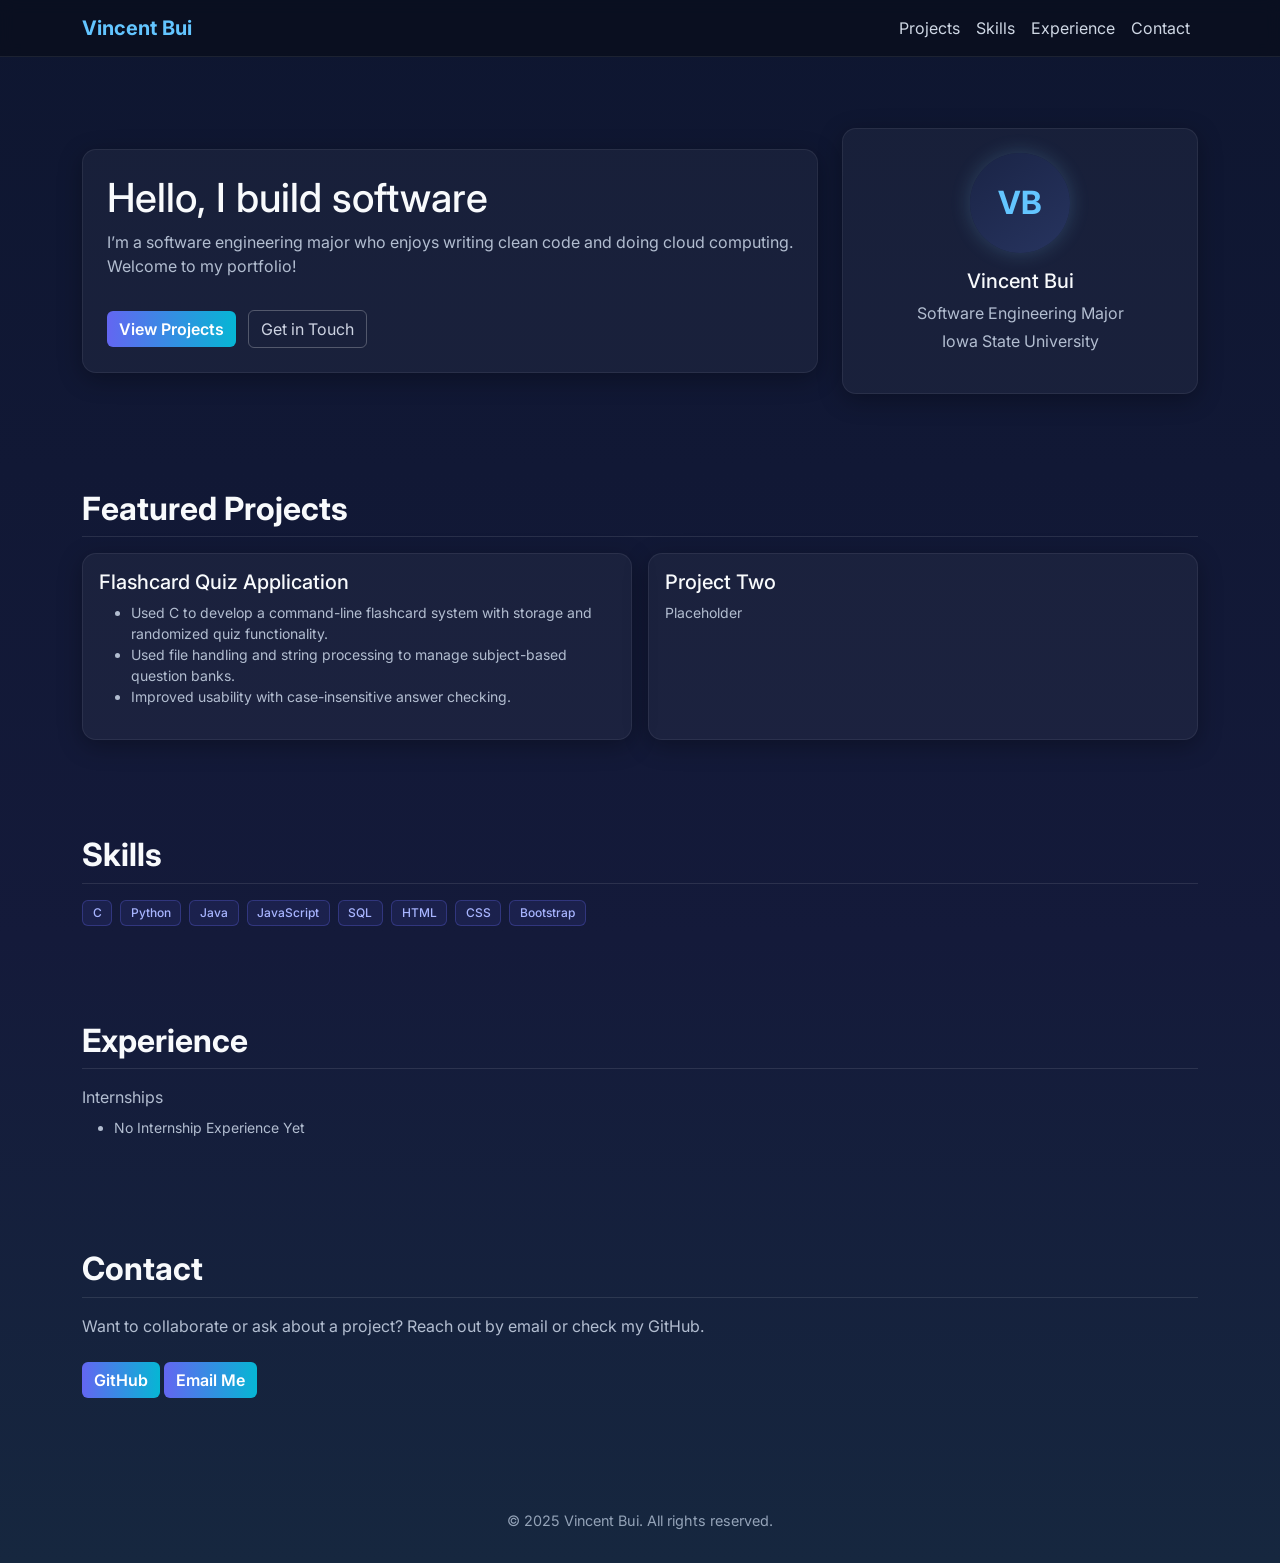
==== index.html @ 09052a0b "Removed extra project placeholders" ====
<!doctype html>
<html lang="en">
  <head>
    <meta charset="utf-8" />
    <meta name="viewport" content="width=device-width, initial-scale=1" />
    <title>Vincent Bui | Software Engineer Portfolio</title>

    <link
      href="https://cdn.jsdelivr.net/npm/bootstrap@5.3.3/dist/css/bootstrap.min.css"
      rel="stylesheet"
    />

    <link
      href="https://fonts.googleapis.com/css2?family=Inter:wght@400;600;700&display=swap"
      rel="stylesheet"
    />

    <link rel="stylesheet" href="css/styles.css" />
  </head>

  <body>
    <nav class="navbar navbar-expand-lg navbar-dark fixed-top">
      <div class="container">
        <a class="navbar-brand" href="#">Vincent Bui</a>
        <button
          class="navbar-toggler"
          type="button"
          data-bs-toggle="collapse"
          data-bs-target="#navmenu"
          aria-controls="navmenu"
          aria-expanded="false"
          aria-label="Toggle navigation"
        >
          <span class="navbar-toggler-icon"></span>
        </button>

        <div class="collapse navbar-collapse justify-content-end" id="navmenu">
          <ul class="navbar-nav">
            <li class="nav-item">
              <a class="nav-link" href="#projects">Projects</a>
            </li>
            <li class="nav-item">
              <a class="nav-link" href="#skills">Skills</a>
            </li>
            <li class="nav-item">
              <a class="nav-link" href="#experience">Experience</a>
            </li>
            <li class="nav-item">
              <a class="nav-link" href="#contact">Contact</a>
            </li>
          </ul>
        </div>
      </div>
    </nav>

    <section class="container py-5">
      <div class="row align-items-center g-4">
        <div class="col-lg-8">
          <div class="card p-4">
            <h1>Hello, I build software</h1>
            <p class="text-secondary">
              I’m a software engineering major who enjoys writing clean code and
              doing cloud computing. Welcome to my portfolio!
            </p>
            <div class="mt-3">
              <a href="#projects" class="btn btn-accent me-2">View Projects</a>
              <a href="#contact" class="btn btn-outline-light">Get in Touch</a>
            </div>
          </div>
        </div>
        <div class="col-lg-4 text-center">
          <div class="card p-4">
            <div class="avatar mx-auto mb-3">VB</div>
            <h5>Vincent Bui</h5>
            <p class="text-secondary mb-1">Software Engineering Major</p>
            <p class="text-secondary mb-3">Iowa State University</p>
          </div>
        </div>
      </div>
    </section>

    <section id="projects" class="container py-5">
      <h2 class="section-title">Featured Projects</h2>
      <div class="row g-3">
        <div class="col-md-12 col-lg-6">
          <div class="card p-3 h-100">
            <h5>Flashcard Quiz Application</h5>
            <ul class="text-secondary small">
              <li>
                Used C to develop a command-line flashcard system with storage
                and randomized quiz functionality.
              </li>
              <li>
                Used file handling and string processing to manage subject-based
                question banks.
              </li>
              <li>Improved usability with case-insensitive answer checking.</li>
            </ul>
          </div>
        </div>

        <div class="col-md-12 col-lg-6">
          <div class="card p-3 h-100">
            <h5>Project Two</h5>
            <p class="text-secondary small">Placeholder</p>
          </div>
        </div>
    </section>

    <section id="skills" class="container py-5">
      <h2 class="section-title">Skills</h2>
      <div class="d-flex flex-wrap gap-2">
        <span class="badge">C</span>
        <span class="badge">Python</span>
        <span class="badge">Java</span>
        <span class="badge">JavaScript</span>
        <span class="badge">SQL</span>
        <span class="badge">HTML</span>
        <span class="badge">CSS</span>
        <span class="badge">Bootstrap</span>
      </div>
    </section>

    <section id="experience" class="container py-5">
      <h2 class="section-title">Experience</h2>
      <p class="text-secondary mb-2">Internships</p>
      <ul class="text-secondary small">
        <li>No Internship Experience Yet</li>
      </ul>
    </section>

    <section id="contact" class="container py-5">
      <h2 class="section-title">Contact</h2>
      <p class="text-secondary">
        Want to collaborate or ask about a project? Reach out by email or check
        my GitHub.
      </p>

      <a href="https://github.com/VincentBuiSE" class="btn btn-accent mt-2">
        GitHub
      </a>

      <a href="mailto:vincentb9001@gmail.com" class="btn btn-accent mt-2">
        Email Me
      </a>
    </section>

    <footer>
      <p>© 2025 Vincent Bui. All rights reserved.</p>
    </footer>

    <script src="https://cdn.jsdelivr.net/npm/bootstrap@5.3.3/dist/js/bootstrap.bundle.min.js"></script>

  </body>
</html>
---- css/styles.css ----
body {
  font-family: "Inter", sans-serif;
  background: linear-gradient(180deg, #0e1630 0%, #141a3a 60%, #16273f 100%);
  color: #e9edf6;
  min-height: 100vh;
  padding-top: 80px;
}

.navbar {
  background: rgba(10, 15, 30, 0.85);
  backdrop-filter: blur(8px);
  border-bottom: 1px solid rgba(255, 255, 255, 0.08);
}

.navbar-dark .navbar-brand {
  font-weight: 700;
  color: #63c5ff;
}

.navbar-dark .nav-link {
  color: #cfd7e4;
  transition: color 0.2s ease;
}

.navbar-dark .nav-link:hover {
  color: #63c5ff;
}

.card {
  background: rgba(255, 255, 255, 0.04);
  border: 1px solid rgba(255, 255, 255, 0.07);
  border-radius: 14px;
  box-shadow: 0 6px 24px rgba(0, 0, 0, 0.3);
}

h1,
h2,
h5 {
  color: #f8fafc;
}

.text-secondary {
  color: #b2bdd0 !important;
}

.btn-accent {
  background: linear-gradient(90deg, #6366f1, #06b6d4);
  color: #fff;
  border: none;
  font-weight: 600;
}

.btn-accent:hover {
  opacity: 0.9;
}

.btn-outline-light {
  border-color: rgba(255, 255, 255, 0.25);
  color: #cdd3e2;
}

.btn-outline-light:hover {
  background-color: rgba(255, 255, 255, 0.08);
}

.section-title {
  font-weight: 700;
  margin-bottom: 1rem;
  border-bottom: 1px solid rgba(255, 255, 255, 0.1);
  padding-bottom: 0.5rem;
  color: #f8fafc;
}

.badge {
  background: rgba(99, 102, 241, 0.1);
  border: 1px solid rgba(99, 102, 241, 0.3);
  color: #a8b5ff;
  font-weight: 500;
  padding: 0.5em 0.8em;
}

.avatar {
  width: 100px;
  height: 100px;
  border-radius: 50%;
  background: linear-gradient(145deg, #1a2446, #27345f);
  display: flex;
  align-items: center;
  justify-content: center;
  font-size: 32px;
  font-weight: 700;
  color: #63c5ff;
  box-shadow: 0 0 20px rgba(128, 212, 255, 0.2);
}

footer {
  color: #94a3b8;
  font-size: 0.9rem;
  text-align: center;
  margin-top: 3rem;
  padding: 1rem 0;
}

a {
  color: #63c5ff;
  text-decoration: none;
}

a:hover {
  text-decoration: none;
}
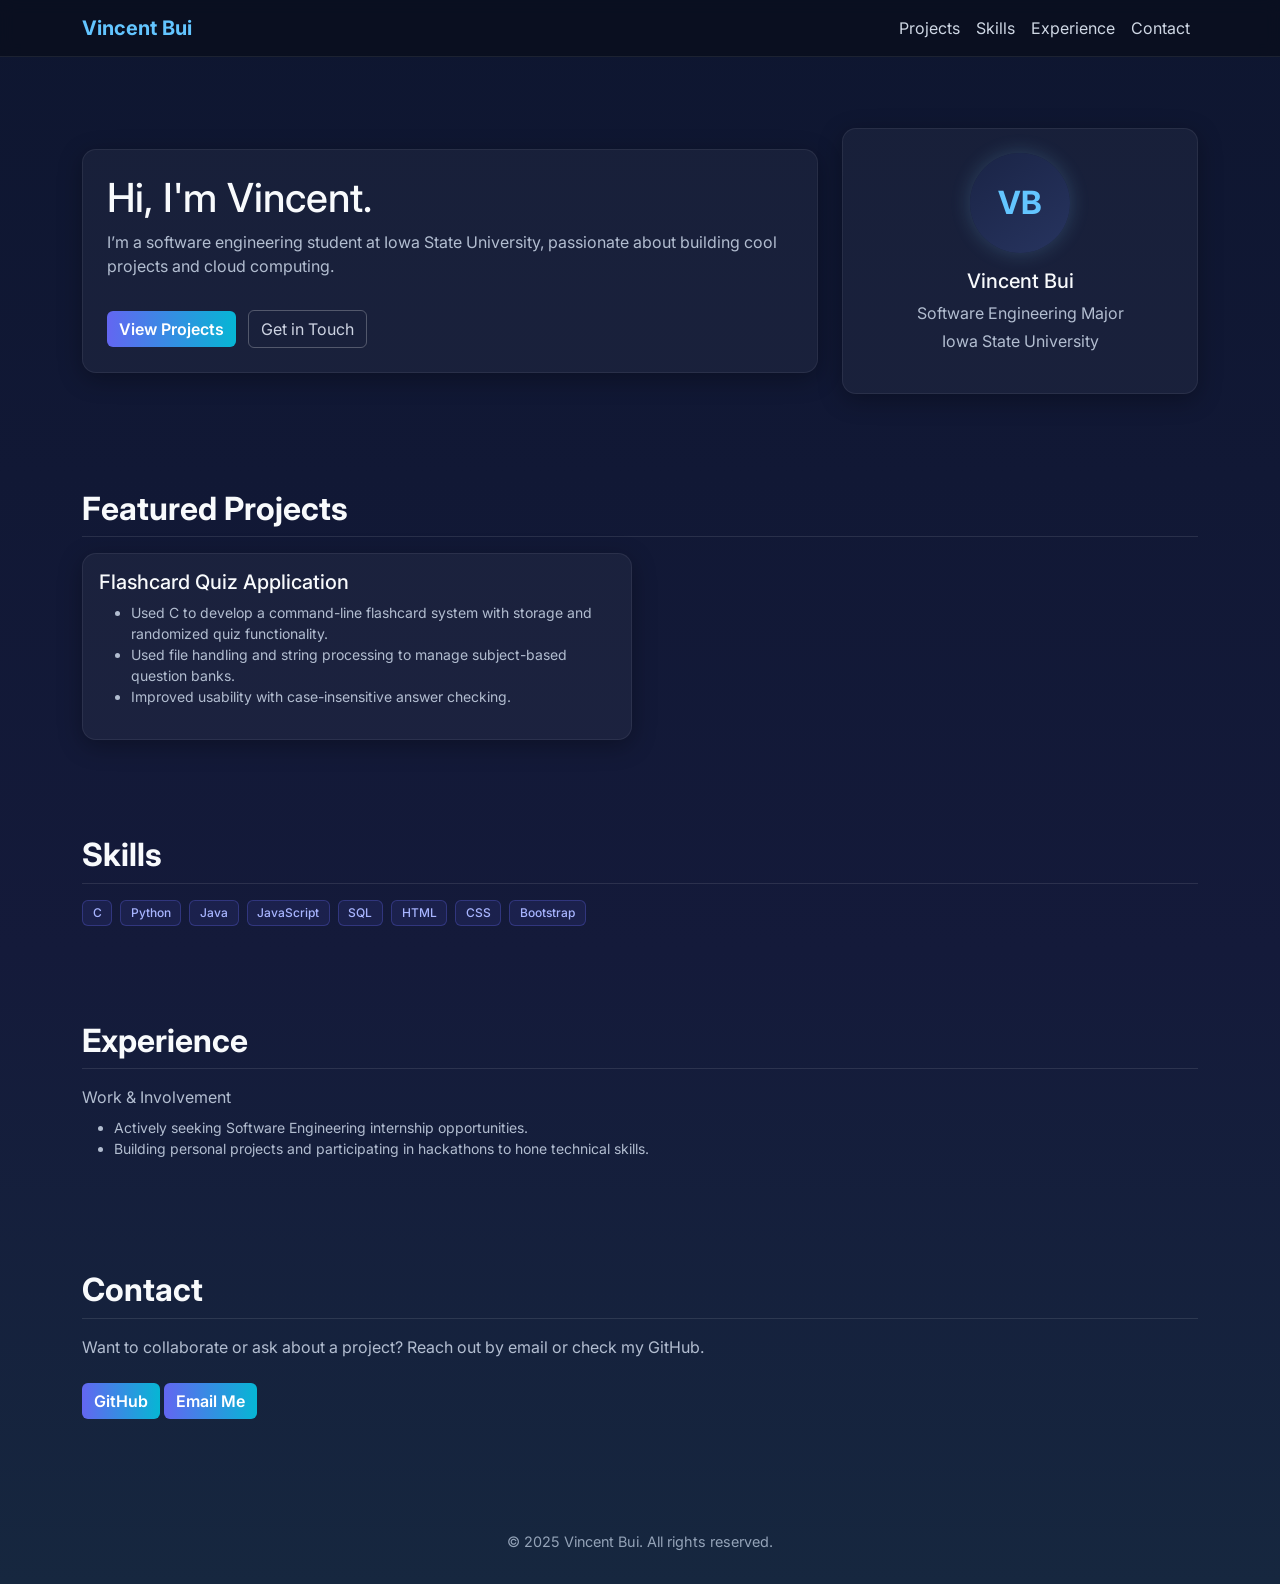
==== commit d7e9763c: "Add files via upload" ====
--- a/index.html
+++ b/index.html
@@ -1,155 +1,140 @@
-<!doctype html>
-<html lang="en">
-  <head>
-    <meta charset="utf-8" />
-    <meta name="viewport" content="width=device-width, initial-scale=1" />
-    <title>Vincent Bui | Software Engineer Portfolio</title>
-
-    <link
-      href="https://cdn.jsdelivr.net/npm/bootstrap@5.3.3/dist/css/bootstrap.min.css"
-      rel="stylesheet"
-    />
-
-    <link
-      href="https://fonts.googleapis.com/css2?family=Inter:wght@400;600;700&display=swap"
-      rel="stylesheet"
-    />
-
-    <link rel="stylesheet" href="css/styles.css" />
-  </head>
-
-  <body>
-    <nav class="navbar navbar-expand-lg navbar-dark fixed-top">
-      <div class="container">
-        <a class="navbar-brand" href="#">Vincent Bui</a>
-        <button
-          class="navbar-toggler"
-          type="button"
-          data-bs-toggle="collapse"
-          data-bs-target="#navmenu"
-          aria-controls="navmenu"
-          aria-expanded="false"
-          aria-label="Toggle navigation"
-        >
-          <span class="navbar-toggler-icon"></span>
-        </button>
-
-        <div class="collapse navbar-collapse justify-content-end" id="navmenu">
-          <ul class="navbar-nav">
-            <li class="nav-item">
-              <a class="nav-link" href="#projects">Projects</a>
-            </li>
-            <li class="nav-item">
-              <a class="nav-link" href="#skills">Skills</a>
-            </li>
-            <li class="nav-item">
-              <a class="nav-link" href="#experience">Experience</a>
-            </li>
-            <li class="nav-item">
-              <a class="nav-link" href="#contact">Contact</a>
-            </li>
-          </ul>
-        </div>
-      </div>
-    </nav>
-
-    <section class="container py-5">
-      <div class="row align-items-center g-4">
-        <div class="col-lg-8">
-          <div class="card p-4">
-            <h1>Hello, I build software</h1>
-            <p class="text-secondary">
-              I’m a software engineering major who enjoys writing clean code and
-              doing cloud computing. Welcome to my portfolio!
-            </p>
-            <div class="mt-3">
-              <a href="#projects" class="btn btn-accent me-2">View Projects</a>
-              <a href="#contact" class="btn btn-outline-light">Get in Touch</a>
-            </div>
-          </div>
-        </div>
-        <div class="col-lg-4 text-center">
-          <div class="card p-4">
-            <div class="avatar mx-auto mb-3">VB</div>
-            <h5>Vincent Bui</h5>
-            <p class="text-secondary mb-1">Software Engineering Major</p>
-            <p class="text-secondary mb-3">Iowa State University</p>
-          </div>
-        </div>
-      </div>
-    </section>
-
-    <section id="projects" class="container py-5">
-      <h2 class="section-title">Featured Projects</h2>
-      <div class="row g-3">
-        <div class="col-md-12 col-lg-6">
-          <div class="card p-3 h-100">
-            <h5>Flashcard Quiz Application</h5>
-            <ul class="text-secondary small">
-              <li>
-                Used C to develop a command-line flashcard system with storage
-                and randomized quiz functionality.
-              </li>
-              <li>
-                Used file handling and string processing to manage subject-based
-                question banks.
-              </li>
-              <li>Improved usability with case-insensitive answer checking.</li>
-            </ul>
-          </div>
-        </div>
-
-        <div class="col-md-12 col-lg-6">
-          <div class="card p-3 h-100">
-            <h5>Project Two</h5>
-            <p class="text-secondary small">Placeholder</p>
-          </div>
-        </div>
-    </section>
-
-    <section id="skills" class="container py-5">
-      <h2 class="section-title">Skills</h2>
-      <div class="d-flex flex-wrap gap-2">
-        <span class="badge">C</span>
-        <span class="badge">Python</span>
-        <span class="badge">Java</span>
-        <span class="badge">JavaScript</span>
-        <span class="badge">SQL</span>
-        <span class="badge">HTML</span>
-        <span class="badge">CSS</span>
-        <span class="badge">Bootstrap</span>
-      </div>
-    </section>
-
-    <section id="experience" class="container py-5">
-      <h2 class="section-title">Experience</h2>
-      <p class="text-secondary mb-2">Internships</p>
-      <ul class="text-secondary small">
-        <li>No Internship Experience Yet</li>
-      </ul>
-    </section>
-
-    <section id="contact" class="container py-5">
-      <h2 class="section-title">Contact</h2>
-      <p class="text-secondary">
-        Want to collaborate or ask about a project? Reach out by email or check
-        my GitHub.
-      </p>
-
-      <a href="https://github.com/VincentBuiSE" class="btn btn-accent mt-2">
-        GitHub
-      </a>
-
-      <a href="mailto:vincentb9001@gmail.com" class="btn btn-accent mt-2">
-        Email Me
-      </a>
-    </section>
-
-    <footer>
-      <p>© 2025 Vincent Bui. All rights reserved.</p>
-    </footer>
-
-    <script src="https://cdn.jsdelivr.net/npm/bootstrap@5.3.3/dist/js/bootstrap.bundle.min.js"></script>
-
-  </body>
-</html>
+<!doctype html>
+<html lang="en">
+
+<head>
+  <meta charset="utf-8" />
+  <meta name="viewport" content="width=device-width, initial-scale=1" />
+  <title>Vincent Bui | Software Engineer Portfolio</title>
+
+  <link href="https://cdn.jsdelivr.net/npm/bootstrap@5.3.3/dist/css/bootstrap.min.css" rel="stylesheet" />
+
+  <link href="https://fonts.googleapis.com/css2?family=Inter:wght@400;600;700&display=swap" rel="stylesheet" />
+
+  <link rel="stylesheet" href="css/styles.css" />
+</head>
+
+<body>
+  <nav class="navbar navbar-expand-lg navbar-dark fixed-top">
+    <div class="container">
+      <a class="navbar-brand" href="#">Vincent Bui</a>
+      <button class="navbar-toggler" type="button" data-bs-toggle="collapse" data-bs-target="#navmenu"
+        aria-controls="navmenu" aria-expanded="false" aria-label="Toggle navigation">
+        <span class="navbar-toggler-icon"></span>
+      </button>
+
+      <div class="collapse navbar-collapse justify-content-end" id="navmenu">
+        <ul class="navbar-nav">
+          <li class="nav-item">
+            <a class="nav-link" href="#projects">Projects</a>
+          </li>
+          <li class="nav-item">
+            <a class="nav-link" href="#skills">Skills</a>
+          </li>
+          <li class="nav-item">
+            <a class="nav-link" href="#experience">Experience</a>
+          </li>
+          <li class="nav-item">
+            <a class="nav-link" href="#contact">Contact</a>
+          </li>
+        </ul>
+      </div>
+    </div>
+  </nav>
+
+  <section class="container py-5">
+    <div class="row align-items-center g-4">
+      <div class="col-lg-8">
+        <div class="card p-4">
+          <h1>Hi, I'm Vincent.</h1>
+          <p class="text-secondary">
+            I’m a software engineering student at Iowa State University, passionate about building cool projects and
+            cloud computing.
+          </p>
+          <div class="mt-3">
+            <a href="#projects" class="btn btn-accent me-2">View Projects</a>
+            <a href="#contact" class="btn btn-outline-light">Get in Touch</a>
+          </div>
+        </div>
+      </div>
+      <div class="col-lg-4 text-center">
+        <div class="card p-4">
+          <div class="avatar mx-auto mb-3">VB</div>
+          <h5>Vincent Bui</h5>
+          <p class="text-secondary mb-1">Software Engineering Major</p>
+          <p class="text-secondary mb-3">Iowa State University</p>
+        </div>
+      </div>
+    </div>
+  </section>
+
+  <section id="projects" class="container py-5">
+    <h2 class="section-title">Featured Projects</h2>
+    <div class="row g-3">
+      <div class="col-md-12 col-lg-6">
+        <div class="card p-3 h-100">
+          <h5>Flashcard Quiz Application</h5>
+          <ul class="text-secondary small">
+            <li>
+              Used C to develop a command-line flashcard system with storage
+              and randomized quiz functionality.
+            </li>
+            <li>
+              Used file handling and string processing to manage subject-based
+              question banks.
+            </li>
+            <li>Improved usability with case-insensitive answer checking.</li>
+          </ul>
+        </div>
+      </div>
+
+    </div>
+  </section>
+
+  <section id="skills" class="container py-5">
+    <h2 class="section-title">Skills</h2>
+    <div class="d-flex flex-wrap gap-2">
+      <span class="badge">C</span>
+      <span class="badge">Python</span>
+      <span class="badge">Java</span>
+      <span class="badge">JavaScript</span>
+      <span class="badge">SQL</span>
+      <span class="badge">HTML</span>
+      <span class="badge">CSS</span>
+      <span class="badge">Bootstrap</span>
+    </div>
+  </section>
+
+  <section id="experience" class="container py-5">
+    <h2 class="section-title">Experience</h2>
+    <p class="text-secondary mb-2">Work & Involvement</p>
+    <ul class="text-secondary small">
+      <li>Actively seeking Software Engineering internship opportunities.</li>
+      <li>Building personal projects and participating in hackathons to hone technical skills.</li>
+    </ul>
+  </section>
+
+  <section id="contact" class="container py-5">
+    <h2 class="section-title">Contact</h2>
+    <p class="text-secondary">
+      Want to collaborate or ask about a project? Reach out by email or check
+      my GitHub.
+    </p>
+
+    <a href="https://github.com/VincentBuiSE" class="btn btn-accent mt-2">
+      GitHub
+    </a>
+
+    <a href="mailto:vincentb9001@gmail.com" class="btn btn-accent mt-2">
+      Email Me
+    </a>
+  </section>
+
+  <footer>
+    <p>© 2025 Vincent Bui. All rights reserved.</p>
+  </footer>
+
+  <script src="https://cdn.jsdelivr.net/npm/bootstrap@5.3.3/dist/js/bootstrap.bundle.min.js"></script>
+
+</body>
+
+</html>
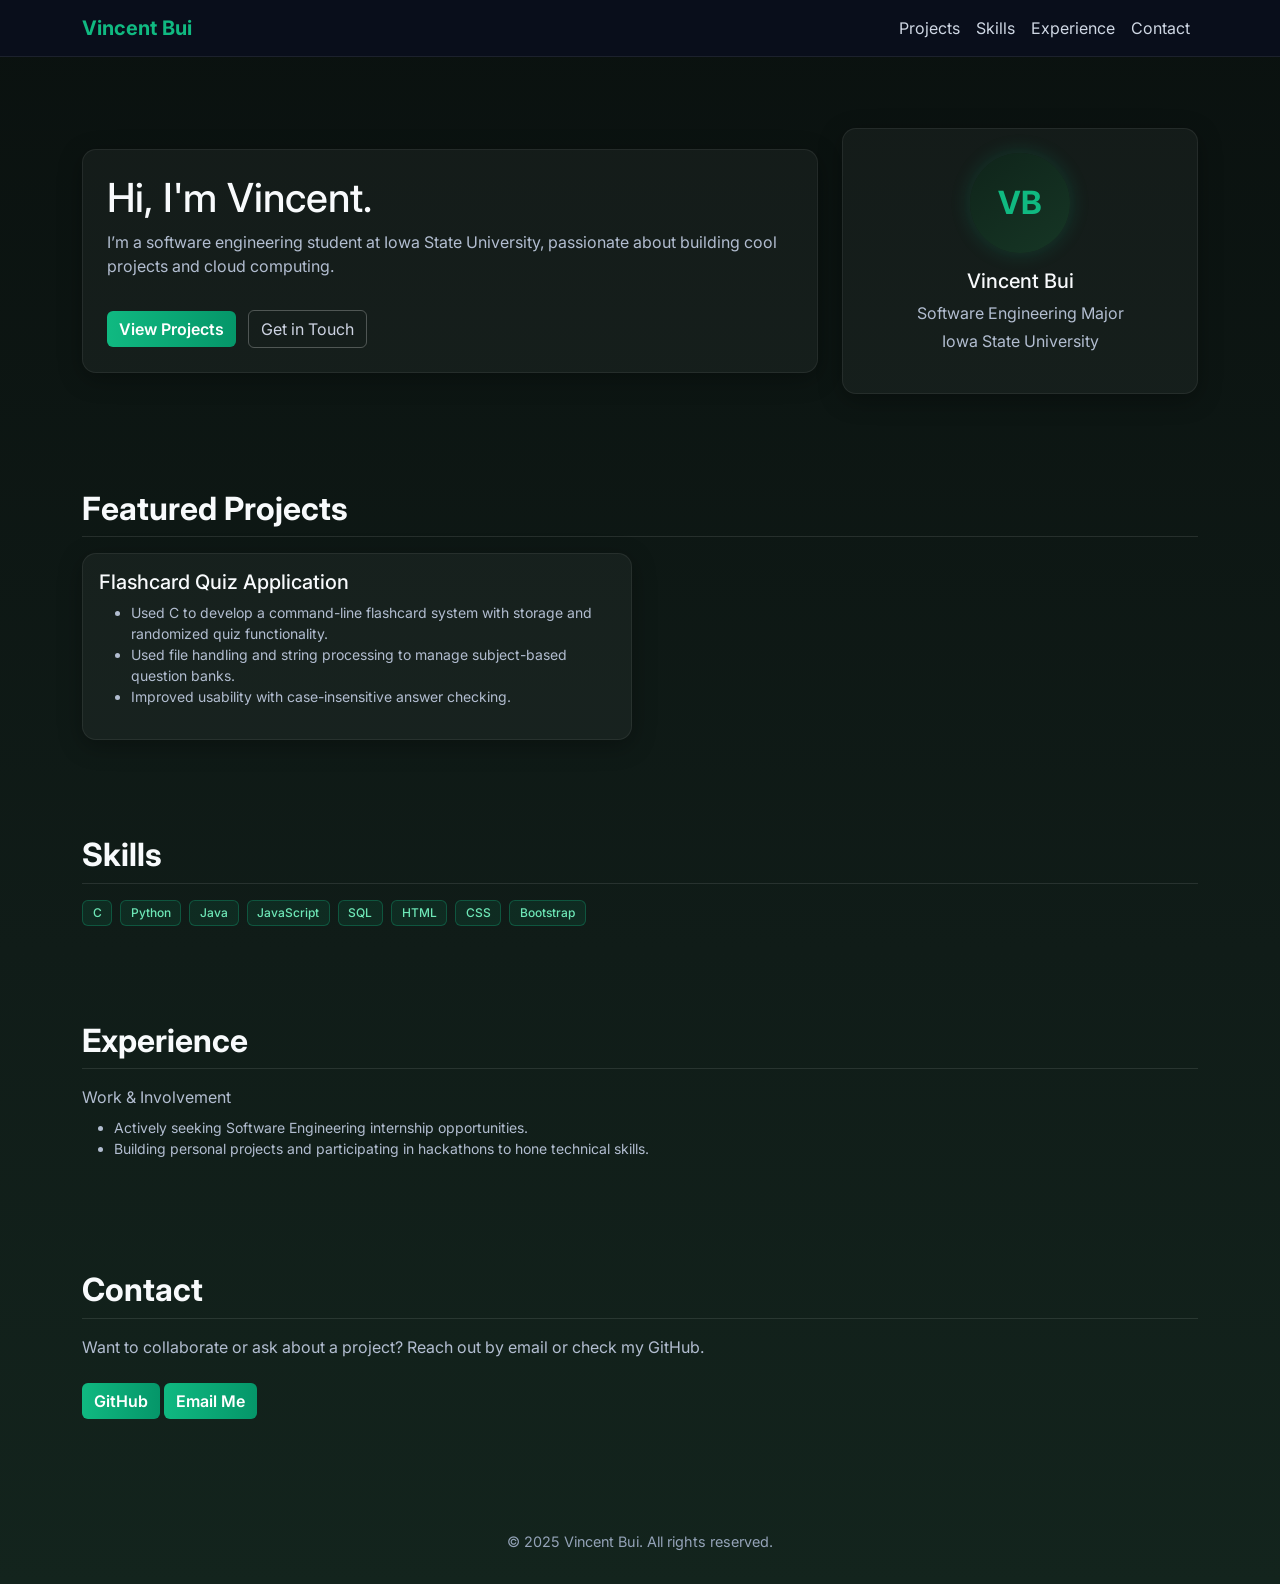
==== commit 7cae6c62: "feat: update portfolio content and add custom CSS styling for dark theme layout" ====
--- a/index.html
+++ b/index.html
@@ -1,140 +1,140 @@
-<!doctype html>
-<html lang="en">
-
-<head>
-  <meta charset="utf-8" />
-  <meta name="viewport" content="width=device-width, initial-scale=1" />
-  <title>Vincent Bui | Software Engineer Portfolio</title>
-
-  <link href="https://cdn.jsdelivr.net/npm/bootstrap@5.3.3/dist/css/bootstrap.min.css" rel="stylesheet" />
-
-  <link href="https://fonts.googleapis.com/css2?family=Inter:wght@400;600;700&display=swap" rel="stylesheet" />
-
-  <link rel="stylesheet" href="css/styles.css" />
-</head>
-
-<body>
-  <nav class="navbar navbar-expand-lg navbar-dark fixed-top">
-    <div class="container">
-      <a class="navbar-brand" href="#">Vincent Bui</a>
-      <button class="navbar-toggler" type="button" data-bs-toggle="collapse" data-bs-target="#navmenu"
-        aria-controls="navmenu" aria-expanded="false" aria-label="Toggle navigation">
-        <span class="navbar-toggler-icon"></span>
-      </button>
-
-      <div class="collapse navbar-collapse justify-content-end" id="navmenu">
-        <ul class="navbar-nav">
-          <li class="nav-item">
-            <a class="nav-link" href="#projects">Projects</a>
-          </li>
-          <li class="nav-item">
-            <a class="nav-link" href="#skills">Skills</a>
-          </li>
-          <li class="nav-item">
-            <a class="nav-link" href="#experience">Experience</a>
-          </li>
-          <li class="nav-item">
-            <a class="nav-link" href="#contact">Contact</a>
-          </li>
-        </ul>
-      </div>
-    </div>
-  </nav>
-
-  <section class="container py-5">
-    <div class="row align-items-center g-4">
-      <div class="col-lg-8">
-        <div class="card p-4">
-          <h1>Hi, I'm Vincent.</h1>
-          <p class="text-secondary">
-            I’m a software engineering student at Iowa State University, passionate about building cool projects and
-            cloud computing.
-          </p>
-          <div class="mt-3">
-            <a href="#projects" class="btn btn-accent me-2">View Projects</a>
-            <a href="#contact" class="btn btn-outline-light">Get in Touch</a>
-          </div>
-        </div>
-      </div>
-      <div class="col-lg-4 text-center">
-        <div class="card p-4">
-          <div class="avatar mx-auto mb-3">VB</div>
-          <h5>Vincent Bui</h5>
-          <p class="text-secondary mb-1">Software Engineering Major</p>
-          <p class="text-secondary mb-3">Iowa State University</p>
-        </div>
-      </div>
-    </div>
-  </section>
-
-  <section id="projects" class="container py-5">
-    <h2 class="section-title">Featured Projects</h2>
-    <div class="row g-3">
-      <div class="col-md-12 col-lg-6">
-        <div class="card p-3 h-100">
-          <h5>Flashcard Quiz Application</h5>
-          <ul class="text-secondary small">
-            <li>
-              Used C to develop a command-line flashcard system with storage
-              and randomized quiz functionality.
-            </li>
-            <li>
-              Used file handling and string processing to manage subject-based
-              question banks.
-            </li>
-            <li>Improved usability with case-insensitive answer checking.</li>
-          </ul>
-        </div>
-      </div>
-
-    </div>
-  </section>
-
-  <section id="skills" class="container py-5">
-    <h2 class="section-title">Skills</h2>
-    <div class="d-flex flex-wrap gap-2">
-      <span class="badge">C</span>
-      <span class="badge">Python</span>
-      <span class="badge">Java</span>
-      <span class="badge">JavaScript</span>
-      <span class="badge">SQL</span>
-      <span class="badge">HTML</span>
-      <span class="badge">CSS</span>
-      <span class="badge">Bootstrap</span>
-    </div>
-  </section>
-
-  <section id="experience" class="container py-5">
-    <h2 class="section-title">Experience</h2>
-    <p class="text-secondary mb-2">Work & Involvement</p>
-    <ul class="text-secondary small">
-      <li>Actively seeking Software Engineering internship opportunities.</li>
-      <li>Building personal projects and participating in hackathons to hone technical skills.</li>
-    </ul>
-  </section>
-
-  <section id="contact" class="container py-5">
-    <h2 class="section-title">Contact</h2>
-    <p class="text-secondary">
-      Want to collaborate or ask about a project? Reach out by email or check
-      my GitHub.
-    </p>
-
-    <a href="https://github.com/VincentBuiSE" class="btn btn-accent mt-2">
-      GitHub
-    </a>
-
-    <a href="mailto:vincentb9001@gmail.com" class="btn btn-accent mt-2">
-      Email Me
-    </a>
-  </section>
-
-  <footer>
-    <p>© 2025 Vincent Bui. All rights reserved.</p>
-  </footer>
-
-  <script src="https://cdn.jsdelivr.net/npm/bootstrap@5.3.3/dist/js/bootstrap.bundle.min.js"></script>
-
-</body>
-
+<!doctype html>
+<html lang="en">
+
+<head>
+  <meta charset="utf-8" />
+  <meta name="viewport" content="width=device-width, initial-scale=1" />
+  <title>Vincent Bui | Software Engineer Portfolio</title>
+
+  <link href="https://cdn.jsdelivr.net/npm/bootstrap@5.3.3/dist/css/bootstrap.min.css" rel="stylesheet" />
+
+  <link href="https://fonts.googleapis.com/css2?family=Inter:wght@400;600;700&display=swap" rel="stylesheet" />
+
+  <link rel="stylesheet" href="css/styles.css" />
+</head>
+
+<body>
+  <nav class="navbar navbar-expand-lg navbar-dark fixed-top">
+    <div class="container">
+      <a class="navbar-brand" href="#">Vincent Bui</a>
+      <button class="navbar-toggler" type="button" data-bs-toggle="collapse" data-bs-target="#navmenu"
+        aria-controls="navmenu" aria-expanded="false" aria-label="Toggle navigation">
+        <span class="navbar-toggler-icon"></span>
+      </button>
+
+      <div class="collapse navbar-collapse justify-content-end" id="navmenu">
+        <ul class="navbar-nav">
+          <li class="nav-item">
+            <a class="nav-link" href="#projects">Projects</a>
+          </li>
+          <li class="nav-item">
+            <a class="nav-link" href="#skills">Skills</a>
+          </li>
+          <li class="nav-item">
+            <a class="nav-link" href="#experience">Experience</a>
+          </li>
+          <li class="nav-item">
+            <a class="nav-link" href="#contact">Contact</a>
+          </li>
+        </ul>
+      </div>
+    </div>
+  </nav>
+
+  <section class="container py-5">
+    <div class="row align-items-center g-4">
+      <div class="col-lg-8">
+        <div class="card p-4">
+          <h1>Hi, I'm Vincent.</h1>
+          <p class="text-secondary">
+            I’m a software engineering student at Iowa State University, passionate about building cool projects and
+            cloud computing.
+          </p>
+          <div class="mt-3">
+            <a href="#projects" class="btn btn-accent me-2">View Projects</a>
+            <a href="#contact" class="btn btn-outline-light">Get in Touch</a>
+          </div>
+        </div>
+      </div>
+      <div class="col-lg-4 text-center">
+        <div class="card p-4">
+          <div class="avatar mx-auto mb-3">VB</div>
+          <h5>Vincent Bui</h5>
+          <p class="text-secondary mb-1">Software Engineering Major</p>
+          <p class="text-secondary mb-3">Iowa State University</p>
+        </div>
+      </div>
+    </div>
+  </section>
+
+  <section id="projects" class="container py-5">
+    <h2 class="section-title">Featured Projects</h2>
+    <div class="row g-3">
+      <div class="col-md-12 col-lg-6">
+        <div class="card p-3 h-100">
+          <h5>Flashcard Quiz Application</h5>
+          <ul class="text-secondary small">
+            <li>
+              Used C to develop a command-line flashcard system with storage
+              and randomized quiz functionality.
+            </li>
+            <li>
+              Used file handling and string processing to manage subject-based
+              question banks.
+            </li>
+            <li>Improved usability with case-insensitive answer checking.</li>
+          </ul>
+        </div>
+      </div>
+
+    </div>
+  </section>
+
+  <section id="skills" class="container py-5">
+    <h2 class="section-title">Skills</h2>
+    <div class="d-flex flex-wrap gap-2">
+      <span class="badge">C</span>
+      <span class="badge">Python</span>
+      <span class="badge">Java</span>
+      <span class="badge">JavaScript</span>
+      <span class="badge">SQL</span>
+      <span class="badge">HTML</span>
+      <span class="badge">CSS</span>
+      <span class="badge">Bootstrap</span>
+    </div>
+  </section>
+
+  <section id="experience" class="container py-5">
+    <h2 class="section-title">Experience</h2>
+    <p class="text-secondary mb-2">Work & Involvement</p>
+    <ul class="text-secondary small">
+      <li>Actively seeking Software Engineering internship opportunities.</li>
+      <li>Building personal projects and participating in hackathons to hone technical skills.</li>
+    </ul>
+  </section>
+
+  <section id="contact" class="container py-5">
+    <h2 class="section-title">Contact</h2>
+    <p class="text-secondary">
+      Want to collaborate or ask about a project? Reach out by email or check
+      my GitHub.
+    </p>
+
+    <a href="https://github.com/VincentBuiSE" class="btn btn-accent mt-2">
+      GitHub
+    </a>
+
+    <a href="mailto:vincentb9001@gmail.com" class="btn btn-accent mt-2">
+      Email Me
+    </a>
+  </section>
+
+  <footer>
+    <p>© 2025 Vincent Bui. All rights reserved.</p>
+  </footer>
+
+  <script src="https://cdn.jsdelivr.net/npm/bootstrap@5.3.3/dist/js/bootstrap.bundle.min.js"></script>
+
+</body>
+
 </html>
--- a/css/styles.css
+++ b/css/styles.css
@@ -1,6 +1,6 @@
 body {
   font-family: "Inter", sans-serif;
-  background: linear-gradient(180deg, #0e1630 0%, #141a3a 60%, #16273f 100%);
+  background: linear-gradient(180deg, #0a110f 0%, #101c18 60%, #13241d 100%);
   color: #e9edf6;
   min-height: 100vh;
   padding-top: 80px;
@@ -14,7 +14,7 @@
 
 .navbar-dark .navbar-brand {
   font-weight: 700;
-  color: #63c5ff;
+  color: #10b981;
 }
 
 .navbar-dark .nav-link {
@@ -23,7 +23,7 @@
 }
 
 .navbar-dark .nav-link:hover {
-  color: #63c5ff;
+  color: #10b981;
 }
 
 .card {
@@ -44,7 +44,7 @@
 }
 
 .btn-accent {
-  background: linear-gradient(90deg, #6366f1, #06b6d4);
+  background: linear-gradient(90deg, #10b981, #059669);
   color: #fff;
   border: none;
   font-weight: 600;
@@ -72,9 +72,9 @@
 }
 
 .badge {
-  background: rgba(99, 102, 241, 0.1);
-  border: 1px solid rgba(99, 102, 241, 0.3);
-  color: #a8b5ff;
+  background: rgba(16, 185, 129, 0.1);
+  border: 1px solid rgba(16, 185, 129, 0.3);
+  color: #6ee7b7;
   font-weight: 500;
   padding: 0.5em 0.8em;
 }
@@ -83,14 +83,14 @@
   width: 100px;
   height: 100px;
   border-radius: 50%;
-  background: linear-gradient(145deg, #1a2446, #27345f);
+  background: linear-gradient(145deg, #0f241a, #163625);
   display: flex;
   align-items: center;
   justify-content: center;
   font-size: 32px;
   font-weight: 700;
-  color: #63c5ff;
-  box-shadow: 0 0 20px rgba(128, 212, 255, 0.2);
+  color: #10b981;
+  box-shadow: 0 0 20px rgba(16, 185, 129, 0.2);
 }
 
 footer {
@@ -102,7 +102,7 @@
 }
 
 a {
-  color: #63c5ff;
+  color: #10b981;
   text-decoration: none;
 }
 
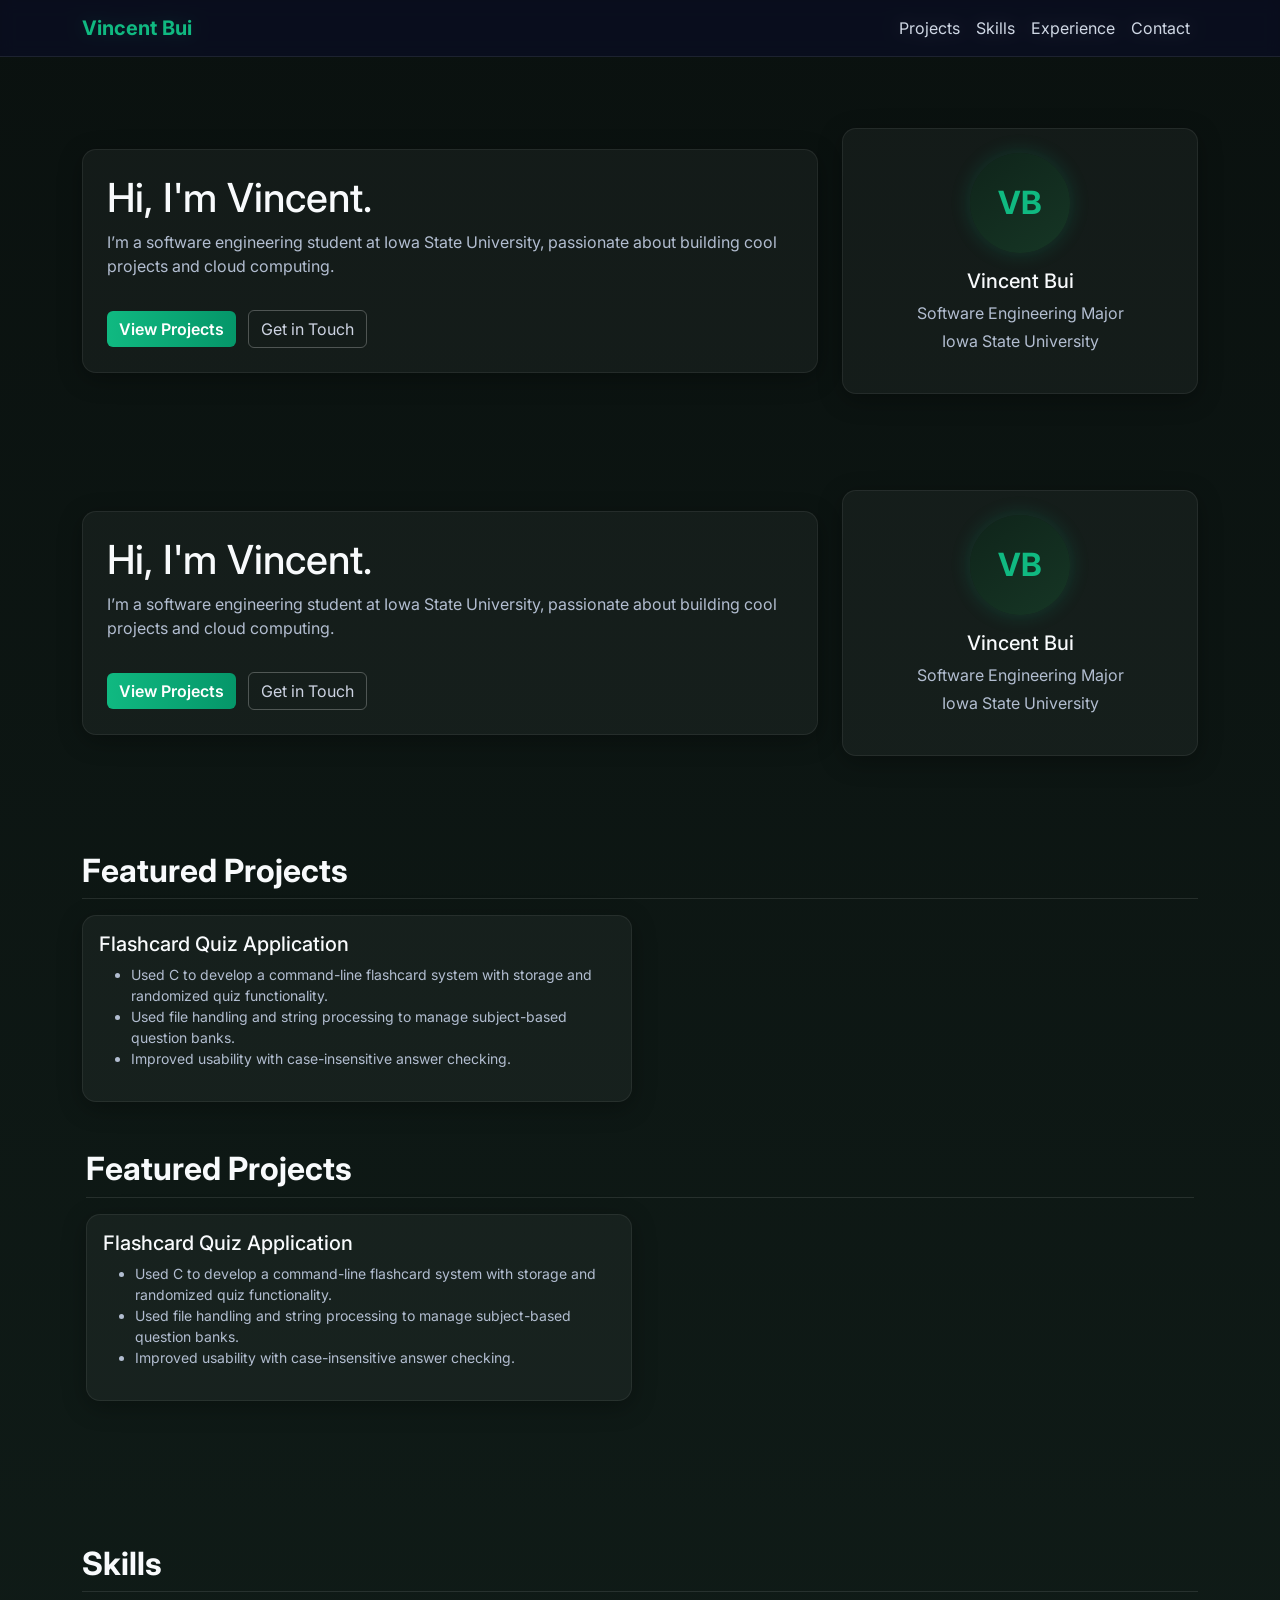
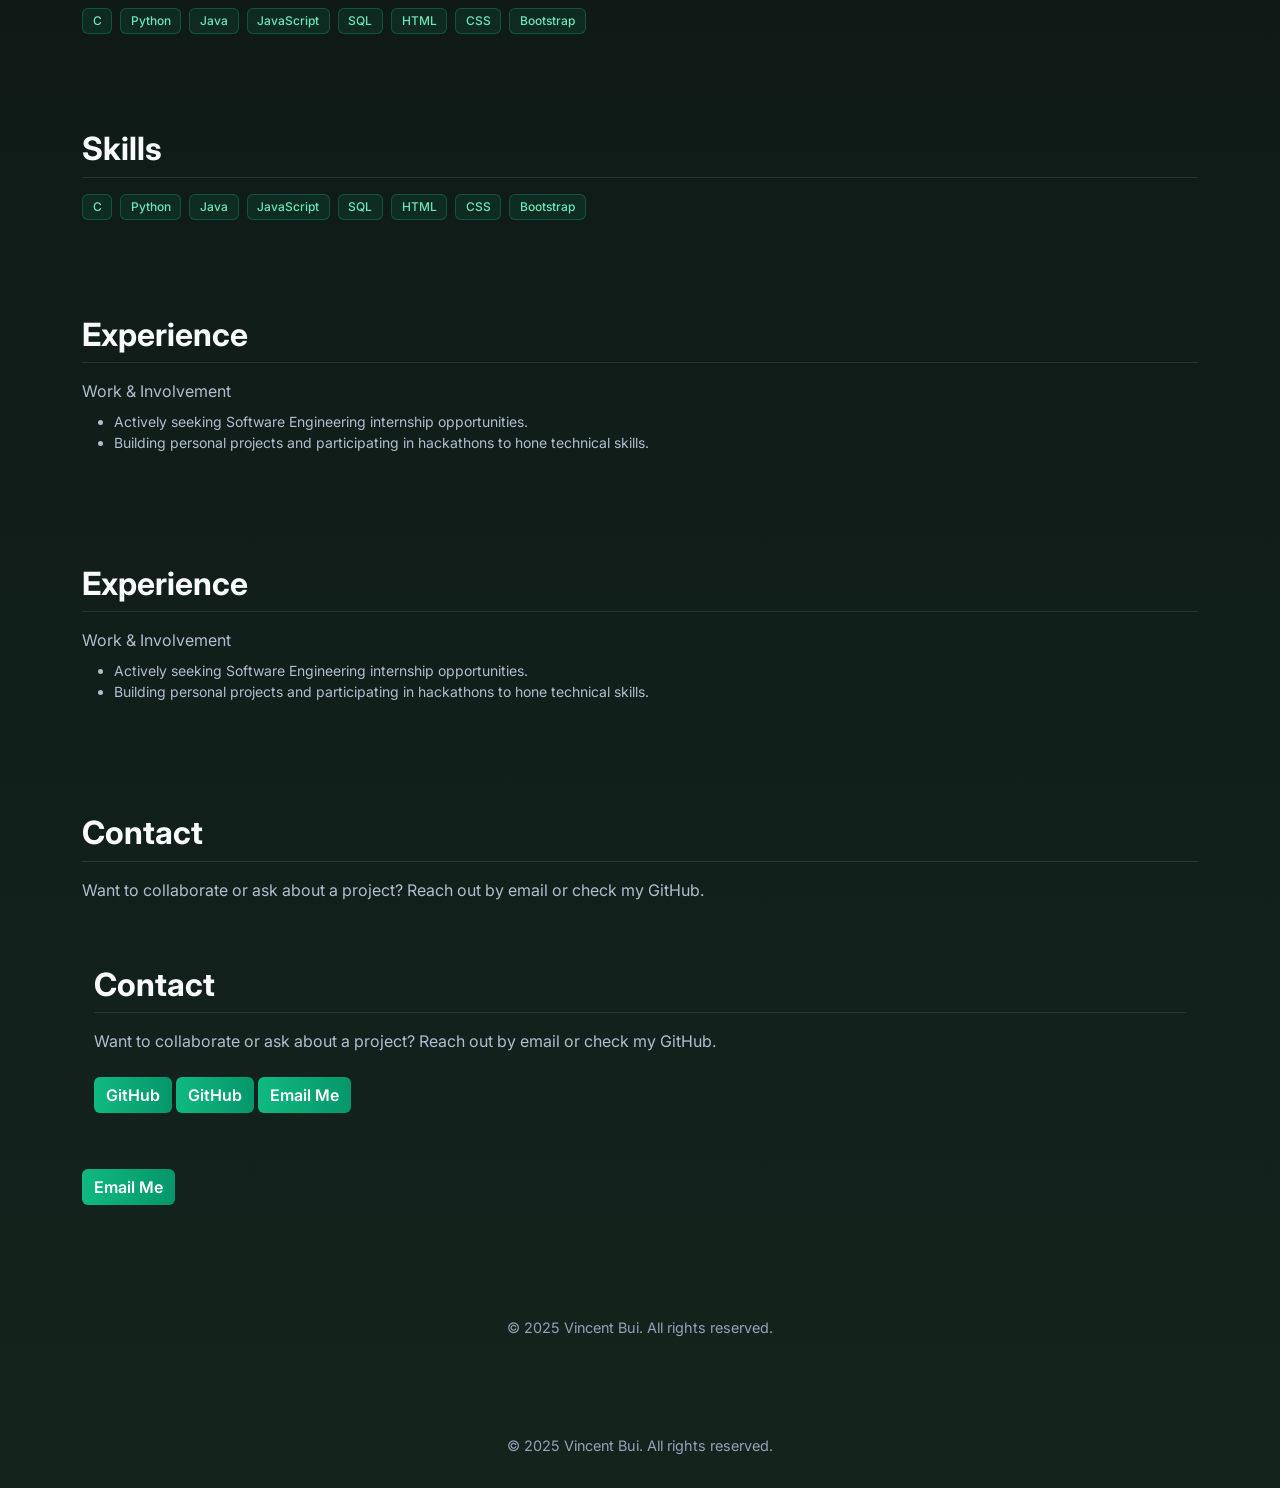
==== commit 012fea3e: "Merge branch 'main' of https://github.com/VincentBuiSE/portfolio-website" ====
--- a/index.html
+++ b/index.html
@@ -6,10 +6,19 @@
   <meta name="viewport" content="width=device-width, initial-scale=1" />
   <title>Vincent Bui | Software Engineer Portfolio</title>
 
-  <link href="https://cdn.jsdelivr.net/npm/bootstrap@5.3.3/dist/css/bootstrap.min.css" rel="stylesheet" />
-
-  <link href="https://fonts.googleapis.com/css2?family=Inter:wght@400;600;700&display=swap" rel="stylesheet" />
-
+  <head>
+    <meta charset="utf-8" />
+    <meta name="viewport" content="width=device-width, initial-scale=1" />
+    <title>Vincent Bui | Software Engineer Portfolio</title>
+
+    <link href="https://cdn.jsdelivr.net/npm/bootstrap@5.3.3/dist/css/bootstrap.min.css" rel="stylesheet" />
+    <link href="https://cdn.jsdelivr.net/npm/bootstrap@5.3.3/dist/css/bootstrap.min.css" rel="stylesheet" />
+
+    <link href="https://fonts.googleapis.com/css2?family=Inter:wght@400;600;700&display=swap" rel="stylesheet" />
+    <link href="https://fonts.googleapis.com/css2?family=Inter:wght@400;600;700&display=swap" rel="stylesheet" />
+
+    <link rel="stylesheet" href="css/styles.css" />
+  </head>
   <link rel="stylesheet" href="css/styles.css" />
 </head>
 
@@ -22,25 +31,77 @@
         <span class="navbar-toggler-icon"></span>
       </button>
 
-      <div class="collapse navbar-collapse justify-content-end" id="navmenu">
-        <ul class="navbar-nav">
-          <li class="nav-item">
-            <a class="nav-link" href="#projects">Projects</a>
-          </li>
-          <li class="nav-item">
-            <a class="nav-link" href="#skills">Skills</a>
-          </li>
-          <li class="nav-item">
-            <a class="nav-link" href="#experience">Experience</a>
-          </li>
-          <li class="nav-item">
-            <a class="nav-link" href="#contact">Contact</a>
-          </li>
-        </ul>
-      </div>
+      <body>
+        <nav class="navbar navbar-expand-lg navbar-dark fixed-top">
+          <div class="container">
+            <a class="navbar-brand" href="#">Vincent Bui</a>
+            <button class="navbar-toggler" type="button" data-bs-toggle="collapse" data-bs-target="#navmenu"
+              aria-controls="navmenu" aria-expanded="false" aria-label="Toggle navigation">
+              <span class="navbar-toggler-icon"></span>
+            </button>
+
+            <div class="collapse navbar-collapse justify-content-end" id="navmenu">
+              <ul class="navbar-nav">
+                <li class="nav-item">
+                  <a class="nav-link" href="#projects">Projects</a>
+                </li>
+                <li class="nav-item">
+                  <a class="nav-link" href="#skills">Skills</a>
+                </li>
+                <li class="nav-item">
+                  <a class="nav-link" href="#experience">Experience</a>
+                </li>
+                <li class="nav-item">
+                  <a class="nav-link" href="#contact">Contact</a>
+                </li>
+              </ul>
+            </div>
+          </div>
+        </nav>
+        <div class="collapse navbar-collapse justify-content-end" id="navmenu">
+          <ul class="navbar-nav">
+            <li class="nav-item">
+              <a class="nav-link" href="#projects">Projects</a>
+            </li>
+            <li class="nav-item">
+              <a class="nav-link" href="#skills">Skills</a>
+            </li>
+            <li class="nav-item">
+              <a class="nav-link" href="#experience">Experience</a>
+            </li>
+            <li class="nav-item">
+              <a class="nav-link" href="#contact">Contact</a>
+            </li>
+          </ul>
+        </div>
     </div>
   </nav>
 
+  <section class="container py-5">
+    <div class="row align-items-center g-4">
+      <div class="col-lg-8">
+        <div class="card p-4">
+          <h1>Hi, I'm Vincent.</h1>
+          <p class="text-secondary">
+            I’m a software engineering student at Iowa State University, passionate about building cool projects and
+            cloud computing.
+          </p>
+          <div class="mt-3">
+            <a href="#projects" class="btn btn-accent me-2">View Projects</a>
+            <a href="#contact" class="btn btn-outline-light">Get in Touch</a>
+          </div>
+        </div>
+      </div>
+      <div class="col-lg-4 text-center">
+        <div class="card p-4">
+          <div class="avatar mx-auto mb-3">VB</div>
+          <h5>Vincent Bui</h5>
+          <p class="text-secondary mb-1">Software Engineering Major</p>
+          <p class="text-secondary mb-3">Iowa State University</p>
+        </div>
+      </div>
+    </div>
+  </section>
   <section class="container py-5">
     <div class="row align-items-center g-4">
       <div class="col-lg-8">
@@ -86,7 +147,28 @@
           </ul>
         </div>
       </div>
-
+      <section id="projects" class="container py-5">
+        <h2 class="section-title">Featured Projects</h2>
+        <div class="row g-3">
+          <div class="col-md-12 col-lg-6">
+            <div class="card p-3 h-100">
+              <h5>Flashcard Quiz Application</h5>
+              <ul class="text-secondary small">
+                <li>
+                  Used C to develop a command-line flashcard system with storage
+                  and randomized quiz functionality.
+                </li>
+                <li>
+                  Used file handling and string processing to manage subject-based
+                  question banks.
+                </li>
+                <li>Improved usability with case-insensitive answer checking.</li>
+              </ul>
+            </div>
+          </div>
+
+        </div>
+      </section>
     </div>
   </section>
 
@@ -103,6 +185,19 @@
       <span class="badge">Bootstrap</span>
     </div>
   </section>
+  <section id="skills" class="container py-5">
+    <h2 class="section-title">Skills</h2>
+    <div class="d-flex flex-wrap gap-2">
+      <span class="badge">C</span>
+      <span class="badge">Python</span>
+      <span class="badge">Java</span>
+      <span class="badge">JavaScript</span>
+      <span class="badge">SQL</span>
+      <span class="badge">HTML</span>
+      <span class="badge">CSS</span>
+      <span class="badge">Bootstrap</span>
+    </div>
+  </section>
 
   <section id="experience" class="container py-5">
     <h2 class="section-title">Experience</h2>
@@ -112,6 +207,14 @@
       <li>Building personal projects and participating in hackathons to hone technical skills.</li>
     </ul>
   </section>
+  <section id="experience" class="container py-5">
+    <h2 class="section-title">Experience</h2>
+    <p class="text-secondary mb-2">Work & Involvement</p>
+    <ul class="text-secondary small">
+      <li>Actively seeking Software Engineering internship opportunities.</li>
+      <li>Building personal projects and participating in hackathons to hone technical skills.</li>
+    </ul>
+  </section>
 
   <section id="contact" class="container py-5">
     <h2 class="section-title">Contact</h2>
@@ -119,11 +222,24 @@
       Want to collaborate or ask about a project? Reach out by email or check
       my GitHub.
     </p>
-
-    <a href="https://github.com/VincentBuiSE" class="btn btn-accent mt-2">
-      GitHub
-    </a>
-
+    <section id="contact" class="container py-5">
+      <h2 class="section-title">Contact</h2>
+      <p class="text-secondary">
+        Want to collaborate or ask about a project? Reach out by email or check
+        my GitHub.
+      </p>
+
+      <a href="https://github.com/VincentBuiSE" class="btn btn-accent mt-2">
+        GitHub
+      </a>
+      <a href="https://github.com/VincentBuiSE" class="btn btn-accent mt-2">
+        GitHub
+      </a>
+
+      <a href="mailto:vincentb9001@gmail.com" class="btn btn-accent mt-2">
+        Email Me
+      </a>
+    </section>
     <a href="mailto:vincentb9001@gmail.com" class="btn btn-accent mt-2">
       Email Me
     </a>
@@ -132,9 +248,15 @@
   <footer>
     <p>© 2025 Vincent Bui. All rights reserved.</p>
   </footer>
+  <footer>
+    <p>© 2025 Vincent Bui. All rights reserved.</p>
+  </footer>
 
   <script src="https://cdn.jsdelivr.net/npm/bootstrap@5.3.3/dist/js/bootstrap.bundle.min.js"></script>
+  <script src="https://cdn.jsdelivr.net/npm/bootstrap@5.3.3/dist/js/bootstrap.bundle.min.js"></script>
 
 </body>
 
+</body>
+
 </html>
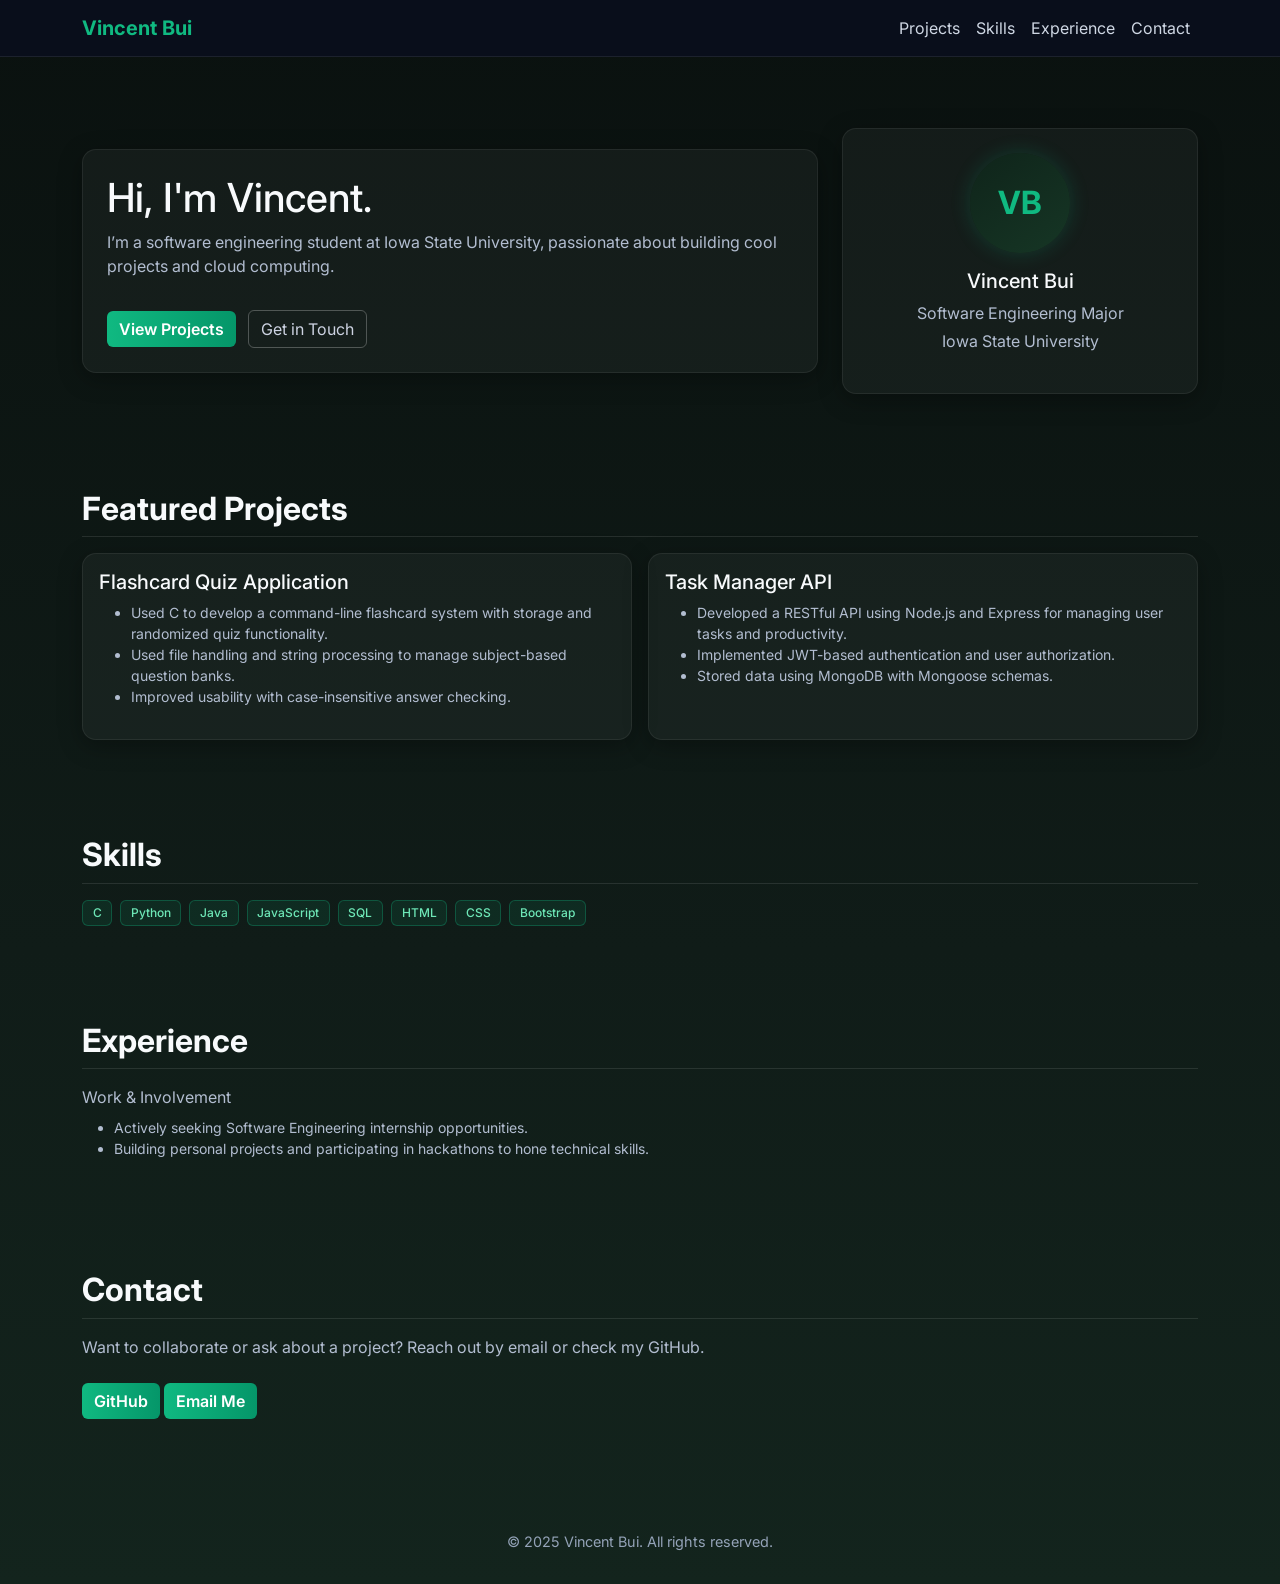
==== commit 767865e1: "remove duplicate code sections and clean up HTML structure in index.html" ====
--- a/index.html
+++ b/index.html
@@ -1,63 +1,39 @@
 <!doctype html>
 <html lang="en">
-
-<head>
-  <meta charset="utf-8" />
-  <meta name="viewport" content="width=device-width, initial-scale=1" />
-  <title>Vincent Bui | Software Engineer Portfolio</title>
-
   <head>
     <meta charset="utf-8" />
     <meta name="viewport" content="width=device-width, initial-scale=1" />
     <title>Vincent Bui | Software Engineer Portfolio</title>
 
-    <link href="https://cdn.jsdelivr.net/npm/bootstrap@5.3.3/dist/css/bootstrap.min.css" rel="stylesheet" />
-    <link href="https://cdn.jsdelivr.net/npm/bootstrap@5.3.3/dist/css/bootstrap.min.css" rel="stylesheet" />
+    <link
+      href="https://cdn.jsdelivr.net/npm/bootstrap@5.3.3/dist/css/bootstrap.min.css"
+      rel="stylesheet"
+    />
 
-    <link href="https://fonts.googleapis.com/css2?family=Inter:wght@400;600;700&display=swap" rel="stylesheet" />
-    <link href="https://fonts.googleapis.com/css2?family=Inter:wght@400;600;700&display=swap" rel="stylesheet" />
+    <link
+      href="https://fonts.googleapis.com/css2?family=Inter:wght@400;600;700&display=swap"
+      rel="stylesheet"
+    />
 
     <link rel="stylesheet" href="css/styles.css" />
   </head>
-  <link rel="stylesheet" href="css/styles.css" />
-</head>
 
-<body>
-  <nav class="navbar navbar-expand-lg navbar-dark fixed-top">
-    <div class="container">
-      <a class="navbar-brand" href="#">Vincent Bui</a>
-      <button class="navbar-toggler" type="button" data-bs-toggle="collapse" data-bs-target="#navmenu"
-        aria-controls="navmenu" aria-expanded="false" aria-label="Toggle navigation">
-        <span class="navbar-toggler-icon"></span>
-      </button>
+  <body>
+    <nav class="navbar navbar-expand-lg navbar-dark fixed-top">
+      <div class="container">
+        <a class="navbar-brand" href="#">Vincent Bui</a>
+        <button
+          class="navbar-toggler"
+          type="button"
+          data-bs-toggle="collapse"
+          data-bs-target="#navmenu"
+          aria-controls="navmenu"
+          aria-expanded="false"
+          aria-label="Toggle navigation"
+        >
+          <span class="navbar-toggler-icon"></span>
+        </button>
 
-      <body>
-        <nav class="navbar navbar-expand-lg navbar-dark fixed-top">
-          <div class="container">
-            <a class="navbar-brand" href="#">Vincent Bui</a>
-            <button class="navbar-toggler" type="button" data-bs-toggle="collapse" data-bs-target="#navmenu"
-              aria-controls="navmenu" aria-expanded="false" aria-label="Toggle navigation">
-              <span class="navbar-toggler-icon"></span>
-            </button>
-
-            <div class="collapse navbar-collapse justify-content-end" id="navmenu">
-              <ul class="navbar-nav">
-                <li class="nav-item">
-                  <a class="nav-link" href="#projects">Projects</a>
-                </li>
-                <li class="nav-item">
-                  <a class="nav-link" href="#skills">Skills</a>
-                </li>
-                <li class="nav-item">
-                  <a class="nav-link" href="#experience">Experience</a>
-                </li>
-                <li class="nav-item">
-                  <a class="nav-link" href="#contact">Contact</a>
-                </li>
-              </ul>
-            </div>
-          </div>
-        </nav>
         <div class="collapse navbar-collapse justify-content-end" id="navmenu">
           <ul class="navbar-nav">
             <li class="nav-item">
@@ -74,154 +50,94 @@
             </li>
           </ul>
         </div>
-    </div>
-  </nav>
+      </div>
+    </nav>
 
-  <section class="container py-5">
-    <div class="row align-items-center g-4">
-      <div class="col-lg-8">
-        <div class="card p-4">
-          <h1>Hi, I'm Vincent.</h1>
-          <p class="text-secondary">
-            I’m a software engineering student at Iowa State University, passionate about building cool projects and
-            cloud computing.
-          </p>
-          <div class="mt-3">
-            <a href="#projects" class="btn btn-accent me-2">View Projects</a>
-            <a href="#contact" class="btn btn-outline-light">Get in Touch</a>
+    <section class="container py-5">
+      <div class="row align-items-center g-4">
+        <div class="col-lg-8">
+          <div class="card p-4">
+            <h1>Hi, I'm Vincent.</h1>
+            <p class="text-secondary">
+              I’m a software engineering student at Iowa State University, passionate about building cool projects and cloud computing.
+            </p>
+            <div class="mt-3">
+              <a href="#projects" class="btn btn-accent me-2">View Projects</a>
+              <a href="#contact" class="btn btn-outline-light">Get in Touch</a>
+            </div>
+          </div>
+        </div>
+        <div class="col-lg-4 text-center">
+          <div class="card p-4">
+            <div class="avatar mx-auto mb-3">VB</div>
+            <h5>Vincent Bui</h5>
+            <p class="text-secondary mb-1">Software Engineering Major</p>
+            <p class="text-secondary mb-3">Iowa State University</p>
           </div>
         </div>
       </div>
-      <div class="col-lg-4 text-center">
-        <div class="card p-4">
-          <div class="avatar mx-auto mb-3">VB</div>
-          <h5>Vincent Bui</h5>
-          <p class="text-secondary mb-1">Software Engineering Major</p>
-          <p class="text-secondary mb-3">Iowa State University</p>
+    </section>
+
+    <section id="projects" class="container py-5">
+      <h2 class="section-title">Featured Projects</h2>
+      <div class="row g-3">
+        <div class="col-md-12 col-lg-6">
+          <div class="card p-3 h-100">
+            <h5>Flashcard Quiz Application</h5>
+            <ul class="text-secondary small">
+              <li>
+                Used C to develop a command-line flashcard system with storage
+                and randomized quiz functionality.
+              </li>
+              <li>
+                Used file handling and string processing to manage subject-based
+                question banks.
+              </li>
+              <li>Improved usability with case-insensitive answer checking.</li>
+            </ul>
+          </div>
         </div>
-      </div>
-    </div>
-  </section>
-  <section class="container py-5">
-    <div class="row align-items-center g-4">
-      <div class="col-lg-8">
-        <div class="card p-4">
-          <h1>Hi, I'm Vincent.</h1>
-          <p class="text-secondary">
-            I’m a software engineering student at Iowa State University, passionate about building cool projects and
-            cloud computing.
-          </p>
-          <div class="mt-3">
-            <a href="#projects" class="btn btn-accent me-2">View Projects</a>
-            <a href="#contact" class="btn btn-outline-light">Get in Touch</a>
+
+        <div class="col-md-12 col-lg-6">
+          <div class="card p-3 h-100">
+            <h5>Task Manager API</h5>
+            <ul class="text-secondary small">
+              <li>
+                Developed a RESTful API using Node.js and Express for managing user tasks and productivity.
+              </li>
+              <li>
+                Implemented JWT-based authentication and user authorization.
+              </li>
+              <li>Stored data using MongoDB with Mongoose schemas.</li>
+            </ul>
           </div>
         </div>
       </div>
-      <div class="col-lg-4 text-center">
-        <div class="card p-4">
-          <div class="avatar mx-auto mb-3">VB</div>
-          <h5>Vincent Bui</h5>
-          <p class="text-secondary mb-1">Software Engineering Major</p>
-          <p class="text-secondary mb-3">Iowa State University</p>
-        </div>
+    </section>
+
+    <section id="skills" class="container py-5">
+      <h2 class="section-title">Skills</h2>
+      <div class="d-flex flex-wrap gap-2">
+        <span class="badge">C</span>
+        <span class="badge">Python</span>
+        <span class="badge">Java</span>
+        <span class="badge">JavaScript</span>
+        <span class="badge">SQL</span>
+        <span class="badge">HTML</span>
+        <span class="badge">CSS</span>
+        <span class="badge">Bootstrap</span>
       </div>
-    </div>
-  </section>
+    </section>
 
-  <section id="projects" class="container py-5">
-    <h2 class="section-title">Featured Projects</h2>
-    <div class="row g-3">
-      <div class="col-md-12 col-lg-6">
-        <div class="card p-3 h-100">
-          <h5>Flashcard Quiz Application</h5>
-          <ul class="text-secondary small">
-            <li>
-              Used C to develop a command-line flashcard system with storage
-              and randomized quiz functionality.
-            </li>
-            <li>
-              Used file handling and string processing to manage subject-based
-              question banks.
-            </li>
-            <li>Improved usability with case-insensitive answer checking.</li>
-          </ul>
-        </div>
-      </div>
-      <section id="projects" class="container py-5">
-        <h2 class="section-title">Featured Projects</h2>
-        <div class="row g-3">
-          <div class="col-md-12 col-lg-6">
-            <div class="card p-3 h-100">
-              <h5>Flashcard Quiz Application</h5>
-              <ul class="text-secondary small">
-                <li>
-                  Used C to develop a command-line flashcard system with storage
-                  and randomized quiz functionality.
-                </li>
-                <li>
-                  Used file handling and string processing to manage subject-based
-                  question banks.
-                </li>
-                <li>Improved usability with case-insensitive answer checking.</li>
-              </ul>
-            </div>
-          </div>
+    <section id="experience" class="container py-5">
+      <h2 class="section-title">Experience</h2>
+      <p class="text-secondary mb-2">Work & Involvement</p>
+      <ul class="text-secondary small">
+        <li>Actively seeking Software Engineering internship opportunities.</li>
+        <li>Building personal projects and participating in hackathons to hone technical skills.</li>
+      </ul>
+    </section>
 
-        </div>
-      </section>
-    </div>
-  </section>
-
-  <section id="skills" class="container py-5">
-    <h2 class="section-title">Skills</h2>
-    <div class="d-flex flex-wrap gap-2">
-      <span class="badge">C</span>
-      <span class="badge">Python</span>
-      <span class="badge">Java</span>
-      <span class="badge">JavaScript</span>
-      <span class="badge">SQL</span>
-      <span class="badge">HTML</span>
-      <span class="badge">CSS</span>
-      <span class="badge">Bootstrap</span>
-    </div>
-  </section>
-  <section id="skills" class="container py-5">
-    <h2 class="section-title">Skills</h2>
-    <div class="d-flex flex-wrap gap-2">
-      <span class="badge">C</span>
-      <span class="badge">Python</span>
-      <span class="badge">Java</span>
-      <span class="badge">JavaScript</span>
-      <span class="badge">SQL</span>
-      <span class="badge">HTML</span>
-      <span class="badge">CSS</span>
-      <span class="badge">Bootstrap</span>
-    </div>
-  </section>
-
-  <section id="experience" class="container py-5">
-    <h2 class="section-title">Experience</h2>
-    <p class="text-secondary mb-2">Work & Involvement</p>
-    <ul class="text-secondary small">
-      <li>Actively seeking Software Engineering internship opportunities.</li>
-      <li>Building personal projects and participating in hackathons to hone technical skills.</li>
-    </ul>
-  </section>
-  <section id="experience" class="container py-5">
-    <h2 class="section-title">Experience</h2>
-    <p class="text-secondary mb-2">Work & Involvement</p>
-    <ul class="text-secondary small">
-      <li>Actively seeking Software Engineering internship opportunities.</li>
-      <li>Building personal projects and participating in hackathons to hone technical skills.</li>
-    </ul>
-  </section>
-
-  <section id="contact" class="container py-5">
-    <h2 class="section-title">Contact</h2>
-    <p class="text-secondary">
-      Want to collaborate or ask about a project? Reach out by email or check
-      my GitHub.
-    </p>
     <section id="contact" class="container py-5">
       <h2 class="section-title">Contact</h2>
       <p class="text-secondary">
@@ -232,31 +148,16 @@
       <a href="https://github.com/VincentBuiSE" class="btn btn-accent mt-2">
         GitHub
       </a>
-      <a href="https://github.com/VincentBuiSE" class="btn btn-accent mt-2">
-        GitHub
-      </a>
 
       <a href="mailto:vincentb9001@gmail.com" class="btn btn-accent mt-2">
         Email Me
       </a>
     </section>
-    <a href="mailto:vincentb9001@gmail.com" class="btn btn-accent mt-2">
-      Email Me
-    </a>
-  </section>
 
-  <footer>
-    <p>© 2025 Vincent Bui. All rights reserved.</p>
-  </footer>
-  <footer>
-    <p>© 2025 Vincent Bui. All rights reserved.</p>
-  </footer>
+    <footer>
+      <p>© 2025 Vincent Bui. All rights reserved.</p>
+    </footer>
 
-  <script src="https://cdn.jsdelivr.net/npm/bootstrap@5.3.3/dist/js/bootstrap.bundle.min.js"></script>
-  <script src="https://cdn.jsdelivr.net/npm/bootstrap@5.3.3/dist/js/bootstrap.bundle.min.js"></script>
-
-</body>
-
-</body>
-
+    <script src="https://cdn.jsdelivr.net/npm/bootstrap@5.3.3/dist/js/bootstrap.bundle.min.js"></script>
+  </body>
 </html>
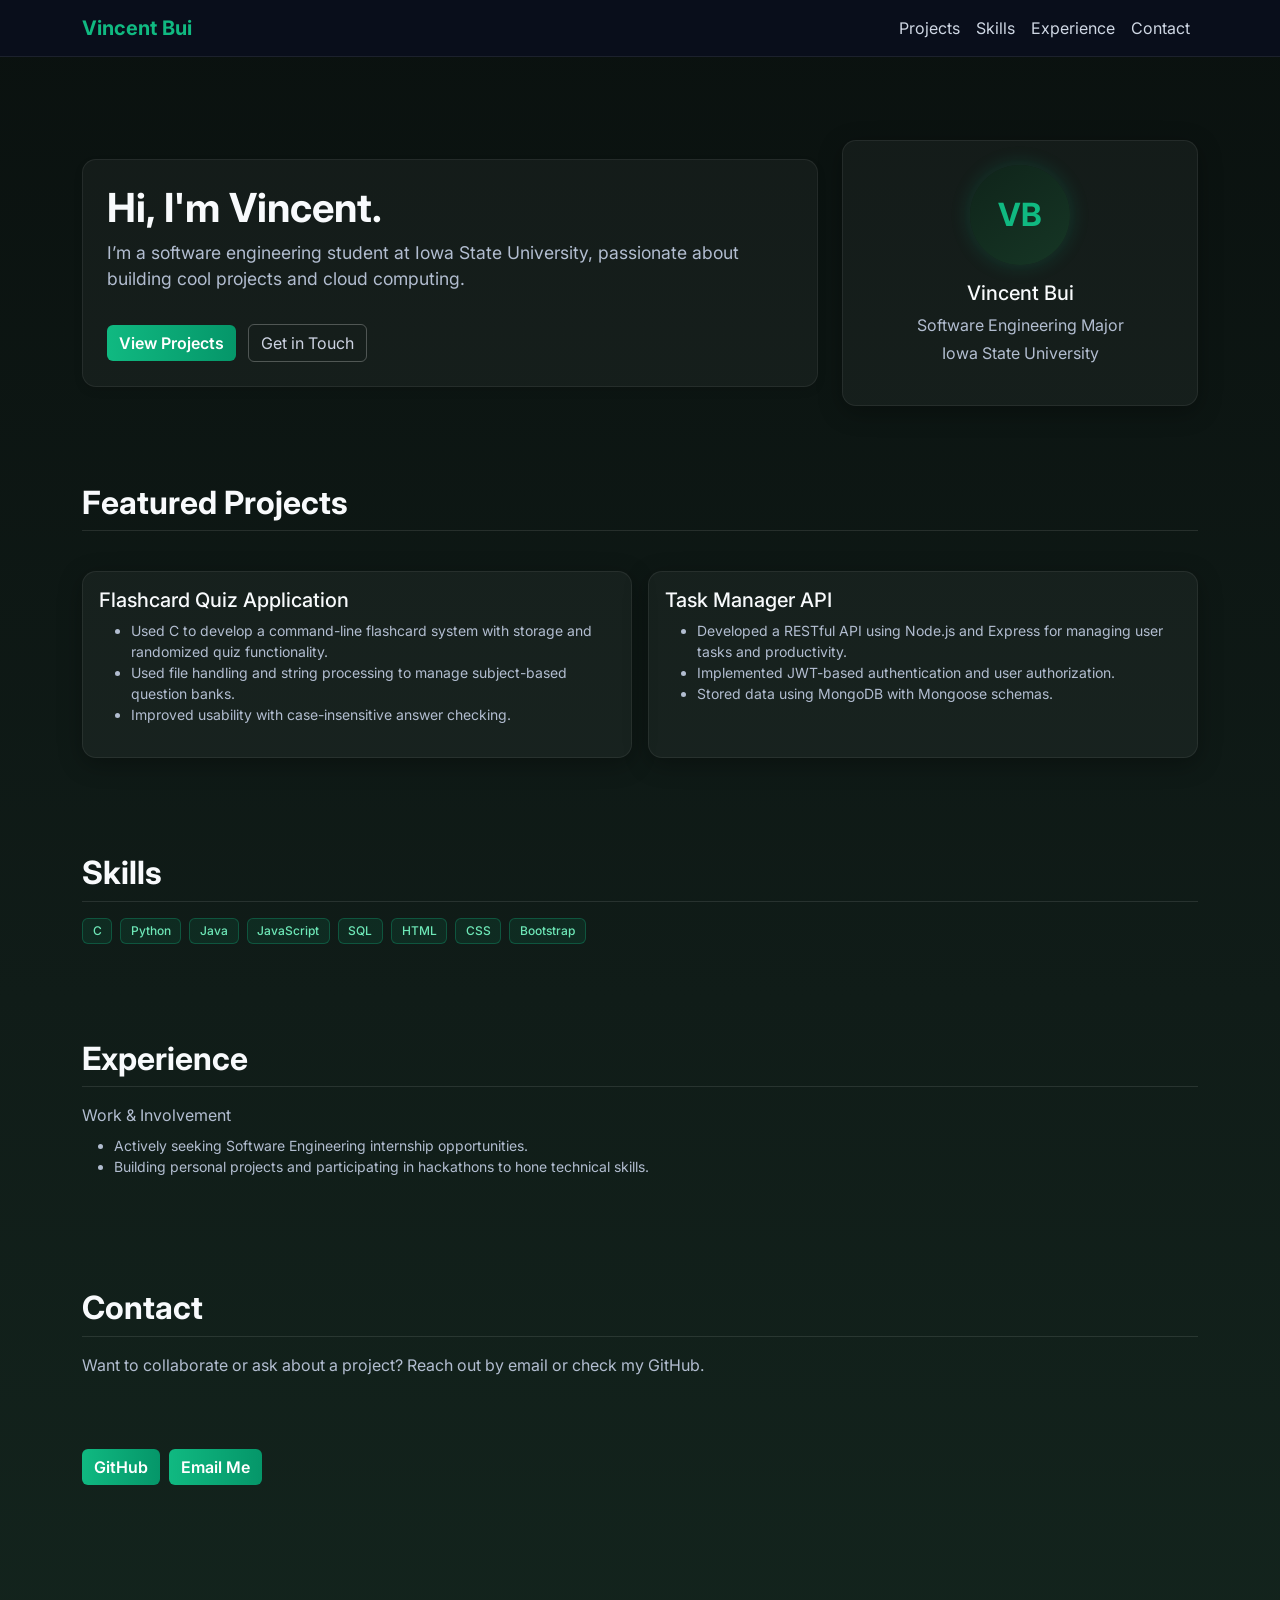
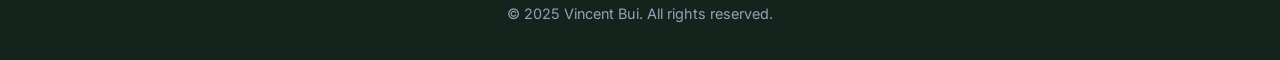
==== commit 466b4a8f: "Minor Changes" ====
--- a/index.html
+++ b/index.html
@@ -1,163 +1,157 @@
 <!doctype html>
 <html lang="en">
-  <head>
-    <meta charset="utf-8" />
-    <meta name="viewport" content="width=device-width, initial-scale=1" />
-    <title>Vincent Bui | Software Engineer Portfolio</title>
 
-    <link
-      href="https://cdn.jsdelivr.net/npm/bootstrap@5.3.3/dist/css/bootstrap.min.css"
-      rel="stylesheet"
-    />
+<head>
+  <meta charset="utf-8" />
+  <meta name="viewport" content="width=device-width, initial-scale=1" />
+  <title>Vincent Bui | Software Engineer Portfolio</title>
 
-    <link
-      href="https://fonts.googleapis.com/css2?family=Inter:wght@400;600;700&display=swap"
-      rel="stylesheet"
-    />
+  <link href="https://cdn.jsdelivr.net/npm/bootstrap@5.3.3/dist/css/bootstrap.min.css" rel="stylesheet" />
 
-    <link rel="stylesheet" href="css/styles.css" />
-  </head>
+  <link href="https://fonts.googleapis.com/css2?family=Inter:wght@400;600;700&display=swap" rel="stylesheet" />
+
+  <link rel="stylesheet" href="css/styles.css" />
+</head>
 
   <body>
-    <nav class="navbar navbar-expand-lg navbar-dark fixed-top">
-      <div class="container">
-        <a class="navbar-brand" href="#">Vincent Bui</a>
-        <button
-          class="navbar-toggler"
-          type="button"
-          data-bs-toggle="collapse"
-          data-bs-target="#navmenu"
-          aria-controls="navmenu"
-          aria-expanded="false"
-          aria-label="Toggle navigation"
-        >
-          <span class="navbar-toggler-icon"></span>
-        </button>
+    <nav class="navbar navbar-expand-lg navbar-dark fixed-top" style="z-index: 1030;">
+    <div class="container">
+      <a class="navbar-brand" href="#">Vincent Bui</a>
+      <button class="navbar-toggler" type="button" data-bs-toggle="collapse" data-bs-target="#navmenu"
+        aria-controls="navmenu" aria-expanded="false" aria-label="Toggle navigation">
+        <span class="navbar-toggler-icon"></span>
+      </button>
 
-        <div class="collapse navbar-collapse justify-content-end" id="navmenu">
-          <ul class="navbar-nav">
-            <li class="nav-item">
-              <a class="nav-link" href="#projects">Projects</a>
-            </li>
-            <li class="nav-item">
-              <a class="nav-link" href="#skills">Skills</a>
-            </li>
-            <li class="nav-item">
-              <a class="nav-link" href="#experience">Experience</a>
-            </li>
-            <li class="nav-item">
-              <a class="nav-link" href="#contact">Contact</a>
-            </li>
-          </ul>
+      <div class="collapse navbar-collapse justify-content-end" id="navmenu">
+        <ul class="navbar-nav">
+          <li class="nav-item">
+            <a class="nav-link" href="#projects">Projects</a>
+          </li>
+          <li class="nav-item">
+            <a class="nav-link" href="#skills">Skills</a>
+          </li>
+          <li class="nav-item">
+            <a class="nav-link" href="#experience">Experience</a>
+          </li>
+          <li class="nav-item">
+            <a class="nav-link" href="#contact">Contact</a>
+          </li>
+        </ul>
         </div>
       </div>
     </nav>
 
-    <section class="container py-5">
-      <div class="row align-items-center g-4">
+    <div class="container" style="padding-top: 60px; padding-bottom: 30px;">
+    <div class="row align-items-center g-4">
         <div class="col-lg-8">
-          <div class="card p-4">
-            <h1>Hi, I'm Vincent.</h1>
-            <p class="text-secondary">
-              I’m a software engineering student at Iowa State University, passionate about building cool projects and cloud computing.
+          <div class="card" style="padding: 24px; box-shadow: 0 4px 8px rgba(0,0,0,0.1);">
+            <h1><b>Hi, I'm Vincent.</b></h1>
+            <p class="text-secondary" style="font-size: 1.1rem;">
+              I’m a software engineering student at Iowa State University, passionate about building cool projects and
+              cloud computing.
             </p>
-            <div class="mt-3">
-              <a href="#projects" class="btn btn-accent me-2">View Projects</a>
-              <a href="#contact" class="btn btn-outline-light">Get in Touch</a>
-            </div>
-          </div>
-        </div>
-        <div class="col-lg-4 text-center">
-          <div class="card p-4">
-            <div class="avatar mx-auto mb-3">VB</div>
-            <h5>Vincent Bui</h5>
-            <p class="text-secondary mb-1">Software Engineering Major</p>
-            <p class="text-secondary mb-3">Iowa State University</p>
+          <div class="mt-3">
+            <a href="#projects" class="btn btn-accent me-2">View Projects</a>
+            <a href="#contact" class="btn btn-outline-light">Get in Touch</a>
           </div>
         </div>
       </div>
-    </section>
-
-    <section id="projects" class="container py-5">
-      <h2 class="section-title">Featured Projects</h2>
-      <div class="row g-3">
-        <div class="col-md-12 col-lg-6">
-          <div class="card p-3 h-100">
-            <h5>Flashcard Quiz Application</h5>
-            <ul class="text-secondary small">
-              <li>
-                Used C to develop a command-line flashcard system with storage
-                and randomized quiz functionality.
-              </li>
-              <li>
-                Used file handling and string processing to manage subject-based
-                question banks.
-              </li>
-              <li>Improved usability with case-insensitive answer checking.</li>
-            </ul>
-          </div>
-        </div>
-
-        <div class="col-md-12 col-lg-6">
-          <div class="card p-3 h-100">
-            <h5>Task Manager API</h5>
-            <ul class="text-secondary small">
-              <li>
-                Developed a RESTful API using Node.js and Express for managing user tasks and productivity.
-              </li>
-              <li>
-                Implemented JWT-based authentication and user authorization.
-              </li>
-              <li>Stored data using MongoDB with Mongoose schemas.</li>
-            </ul>
-          </div>
+      <div class="col-lg-4 text-center">
+        <div class="card p-4">
+          <div class="avatar mx-auto mb-3">VB</div>
+          <h5>Vincent Bui</h5>
+          <p class="text-secondary mb-1">Software Engineering Major</p>
+          <p class="text-secondary mb-3">Iowa State University</p>
         </div>
       </div>
-    </section>
+      </div>
+    </div>
 
-    <section id="skills" class="container py-5">
-      <h2 class="section-title">Skills</h2>
-      <div class="d-flex flex-wrap gap-2">
-        <span class="badge">C</span>
-        <span class="badge">Python</span>
-        <span class="badge">Java</span>
-        <span class="badge">JavaScript</span>
-        <span class="badge">SQL</span>
-        <span class="badge">HTML</span>
-        <span class="badge">CSS</span>
-        <span class="badge">Bootstrap</span>
+    <div id="projects" class="container py-5">
+      <div style="width: 100%;">
+        <h2 class="section-title">Featured Projects</h2>
+        <br/>
       </div>
-    </section>
+      <div class="row g-3">
+      <div class="col-md-12 col-lg-6">
+        <div class="card p-3 h-100">
+          <h5>Flashcard Quiz Application</h5>
+          <ul class="text-secondary small">
+            <li>
+              Used C to develop a command-line flashcard system with storage
+              and randomized quiz functionality.
+            </li>
+            <li>
+              Used file handling and string processing to manage subject-based
+              question banks.
+            </li>
+            <li>Improved usability with case-insensitive answer checking.</li>
+          </ul>
+        </div>
+      </div>
 
-    <section id="experience" class="container py-5">
-      <h2 class="section-title">Experience</h2>
-      <p class="text-secondary mb-2">Work & Involvement</p>
-      <ul class="text-secondary small">
-        <li>Actively seeking Software Engineering internship opportunities.</li>
-        <li>Building personal projects and participating in hackathons to hone technical skills.</li>
-      </ul>
-    </section>
+      <div class="col-md-12 col-lg-6">
+        <div class="card p-3 h-100">
+          <h5>Task Manager API</h5>
+          <ul class="text-secondary small">
+            <li>
+              Developed a RESTful API using Node.js and Express for managing user tasks and productivity.
+            </li>
+            <li>
+              Implemented JWT-based authentication and user authorization.
+            </li>
+            <li>Stored data using MongoDB with Mongoose schemas.</li>
+          </ul>
+        </div>
+      </div>
+    </div>
+  </div>
 
-    <section id="contact" class="container py-5">
-      <h2 class="section-title">Contact</h2>
-      <p class="text-secondary">
-        Want to collaborate or ask about a project? Reach out by email or check
-        my GitHub.
-      </p>
+  <section id="skills" class="container py-5">
+    <h2 class="section-title">Skills</h2>
+    <div class="d-flex flex-wrap gap-2">
+      <span class="badge">C</span>
+      <span class="badge">Python</span>
+      <span class="badge">Java</span>
+      <span class="badge">JavaScript</span>
+      <span class="badge">SQL</span>
+      <span class="badge">HTML</span>
+      <span class="badge">CSS</span>
+      <span class="badge">Bootstrap</span>
+    </div>
+  </section>
 
-      <a href="https://github.com/VincentBuiSE" class="btn btn-accent mt-2">
+  <section id="experience" class="container py-5">
+    <h2 class="section-title">Experience</h2>
+    <p class="text-secondary mb-2">Work & Involvement</p>
+    <ul class="text-secondary small">
+      <li>Actively seeking Software Engineering internship opportunities.</li>
+      <li>Building personal projects and participating in hackathons to hone technical skills.</li>
+    </ul>
+  </section>
+
+  <section id="contact" class="container py-5">
+    <h2 class="section-title">Contact</h2>
+    <p class="text-secondary">
+      Want to collaborate or ask about a project? Reach out by email or check
+      my GitHub.
+    </p>
+
+      <br><br>
+      <a href="https://github.com/VincentBuiSE" class="btn btn-accent mt-2" target="_blank" style="margin-right:5px;">
         GitHub
       </a>
 
-      <a href="mailto:vincentb9001@gmail.com" class="btn btn-accent mt-2">
+      <a href="mailto:vincentb9001@gmail.com" class="btn btn-accent mt-2" style="background-color: #10b981;">
         Email Me
       </a>
     </section>
 
-    <footer>
+    <footer style="text-align: center; color: #94a3b8; font-size: 0.9rem; margin-top: 50px; padding: 20px 0;">
       <p>© 2025 Vincent Bui. All rights reserved.</p>
     </footer>
 
-    <script src="https://cdn.jsdelivr.net/npm/bootstrap@5.3.3/dist/js/bootstrap.bundle.min.js"></script>
-  </body>
+  <script src="https://cdn.jsdelivr.net/npm/bootstrap@5.3.3/dist/js/bootstrap.bundle.min.js"></script>
+</body>
+
 </html>
--- a/css/styles.css
+++ b/css/styles.css
@@ -3,7 +3,7 @@
   background: linear-gradient(180deg, #0a110f 0%, #101c18 60%, #13241d 100%);
   color: #e9edf6;
   min-height: 100vh;
-  padding-top: 80px;
+  padding-top: 80px !important;
 }
 
 .navbar {
@@ -33,6 +33,11 @@
   box-shadow: 0 6px 24px rgba(0, 0, 0, 0.3);
 }
 
+#projects .card:hover {
+  transform: translateY(-2px);
+  transition: 0.3s;
+}
+
 h1,
 h2,
 h5 {
@@ -48,6 +53,7 @@
   color: #fff;
   border: none;
   font-weight: 600;
+  cursor: pointer;
 }
 
 .btn-accent:hover {
@@ -101,6 +107,10 @@
   padding: 1rem 0;
 }
 
+div#projects h2 {
+  font-family: inherit;
+}
+
 a {
   color: #10b981;
   text-decoration: none;
@@ -108,4 +118,4 @@
 
 a:hover {
   text-decoration: none;
-}
+}
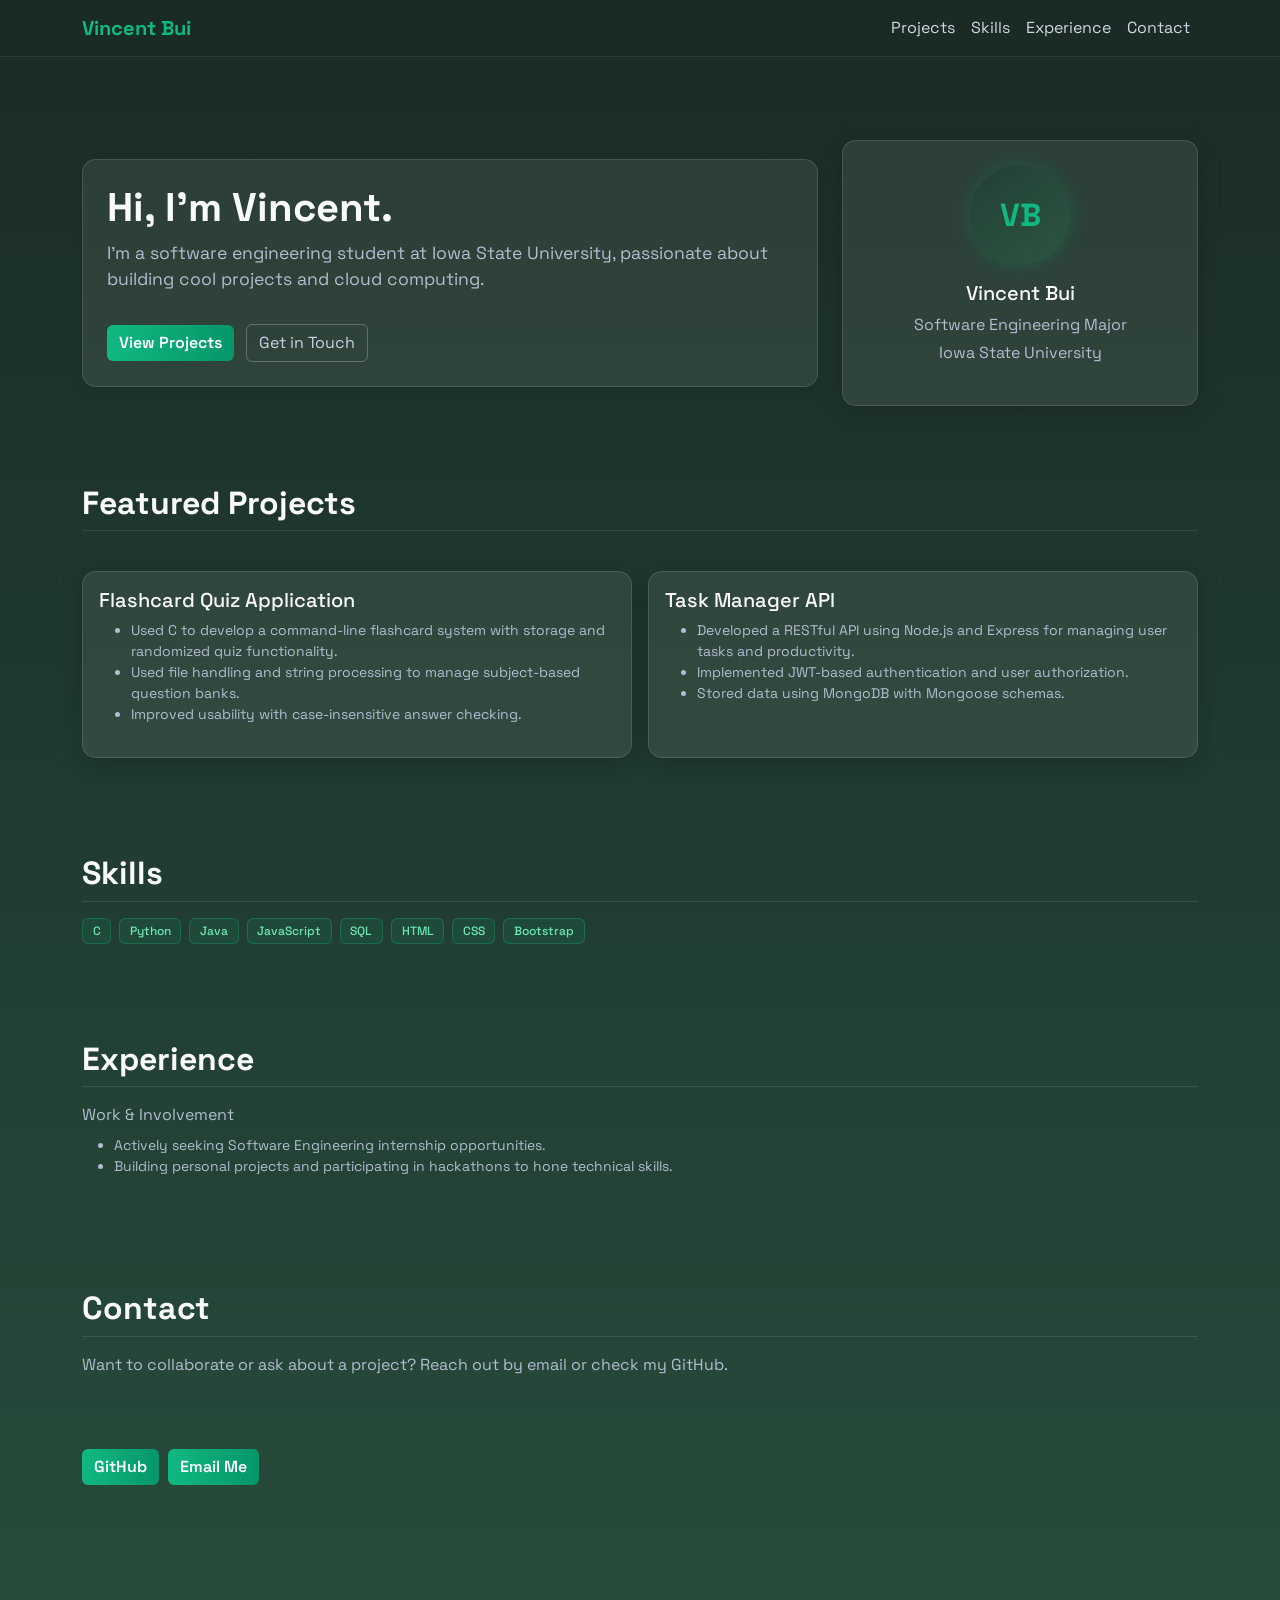
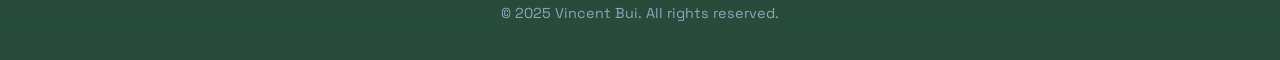
==== commit 345ba460: "Minor Changes" ====
--- a/index.html
+++ b/index.html
@@ -8,7 +8,7 @@
 
   <link href="https://cdn.jsdelivr.net/npm/bootstrap@5.3.3/dist/css/bootstrap.min.css" rel="stylesheet" />
 
-  <link href="https://fonts.googleapis.com/css2?family=Inter:wght@400;600;700&display=swap" rel="stylesheet" />
+  <link href="https://fonts.googleapis.com/css2?family=Space+Grotesk:wght@400;600;700&display=swap" rel="stylesheet" />
 
   <link rel="stylesheet" href="css/styles.css" />
 </head>
--- a/css/styles.css
+++ b/css/styles.css
@@ -1,13 +1,13 @@
 body {
-  font-family: "Inter", sans-serif;
-  background: linear-gradient(180deg, #0a110f 0%, #101c18 60%, #13241d 100%);
+  font-family: "Space Grotesk", sans-serif;
+  background: linear-gradient(180deg, #1a2c25 0%, #223f33 60%, #284c3c 100%);
   color: #e9edf6;
   min-height: 100vh;
   padding-top: 80px !important;
 }
 
 .navbar {
-  background: rgba(10, 15, 30, 0.85);
+  background: rgba(26, 44, 37, 0.85);
   backdrop-filter: blur(8px);
   border-bottom: 1px solid rgba(255, 255, 255, 0.08);
 }
@@ -27,10 +27,10 @@
 }
 
 .card {
-  background: rgba(255, 255, 255, 0.04);
-  border: 1px solid rgba(255, 255, 255, 0.07);
+  background: rgba(255, 255, 255, 0.08);
+  border: 1px solid rgba(255, 255, 255, 0.12);
   border-radius: 14px;
-  box-shadow: 0 6px 24px rgba(0, 0, 0, 0.3);
+  box-shadow: 0 6px 24px rgba(0, 0, 0, 0.2);
 }
 
 #projects .card:hover {
@@ -89,7 +89,7 @@
   width: 100px;
   height: 100px;
   border-radius: 50%;
-  background: linear-gradient(145deg, #0f241a, #163625);
+  background: linear-gradient(145deg, #223f33, #2d5644);
   display: flex;
   align-items: center;
   justify-content: center;
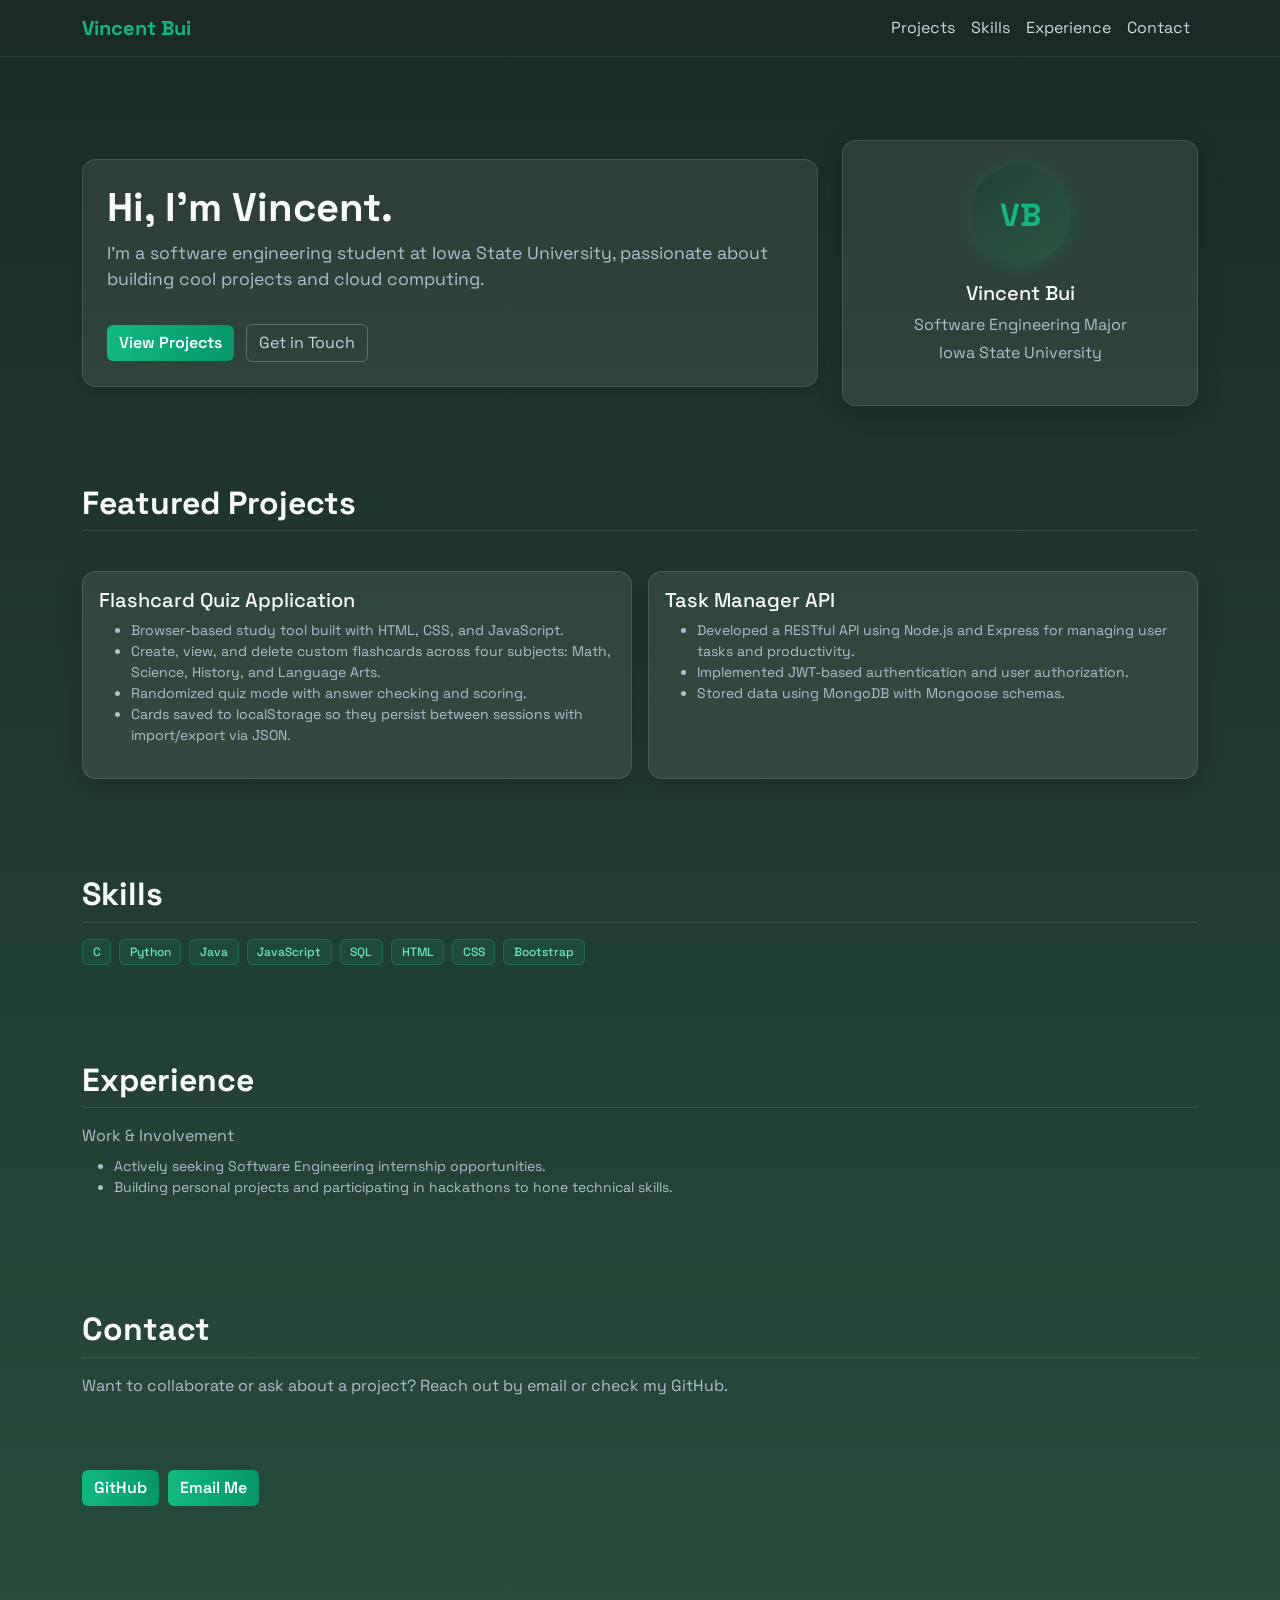
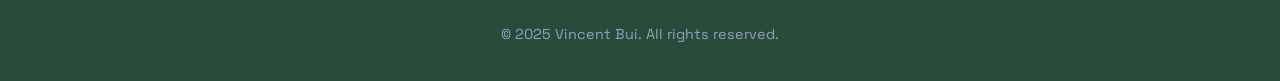
==== commit 8f7be721: "Update project description for Flashcard Quiz Application for new GUI updates" ====
--- a/index.html
+++ b/index.html
@@ -78,14 +78,13 @@
           <h5>Flashcard Quiz Application</h5>
           <ul class="text-secondary small">
             <li>
-              Used C to develop a command-line flashcard system with storage
-              and randomized quiz functionality.
+              Browser-based study tool built with HTML, CSS, and JavaScript.
             </li>
             <li>
-              Used file handling and string processing to manage subject-based
-              question banks.
+              Create, view, and delete custom flashcards across four subjects: Math, Science, History, and Language Arts.
             </li>
-            <li>Improved usability with case-insensitive answer checking.</li>
+            <li>Randomized quiz mode with answer checking and scoring.</li>
+            <li>Cards saved to localStorage so they persist between sessions with import/export via JSON.</li>
           </ul>
         </div>
       </div>
@@ -154,4 +153,4 @@
   <script src="https://cdn.jsdelivr.net/npm/bootstrap@5.3.3/dist/js/bootstrap.bundle.min.js"></script>
 </body>
 
-</html>+</html>
